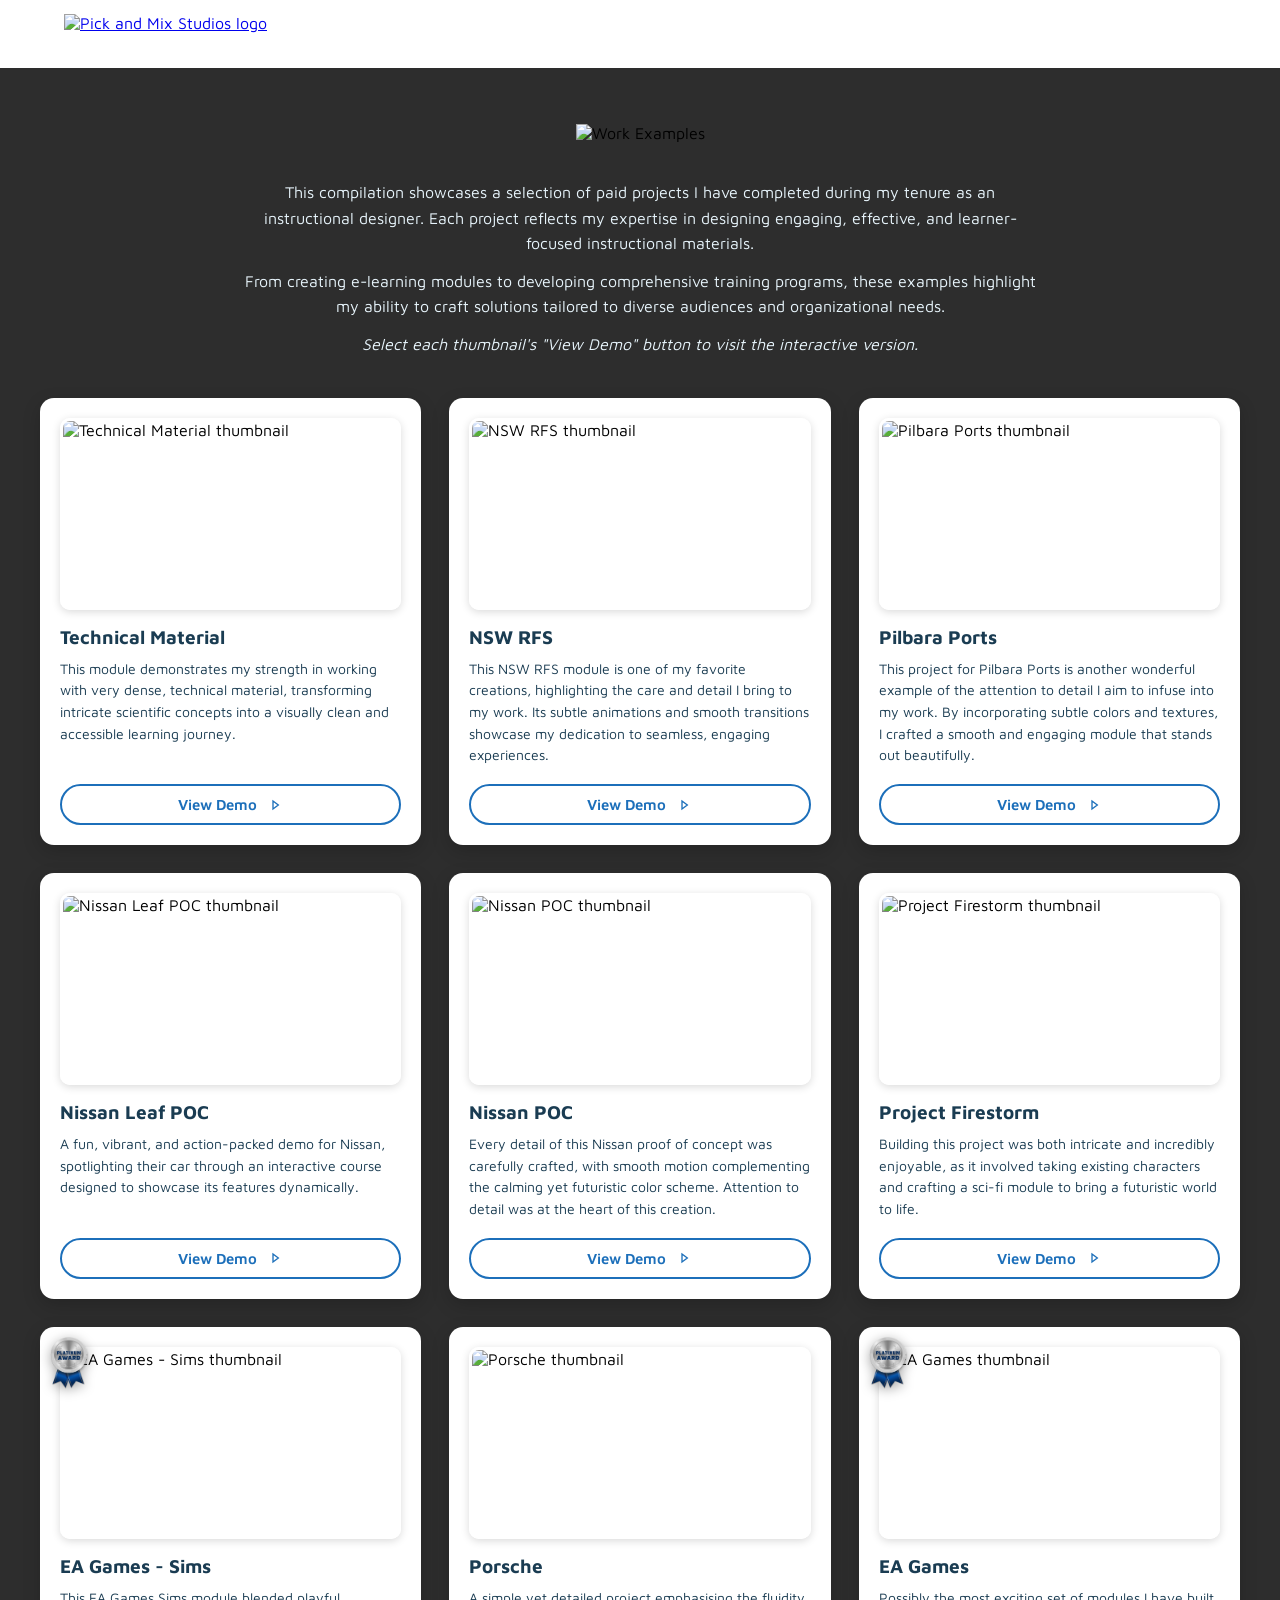
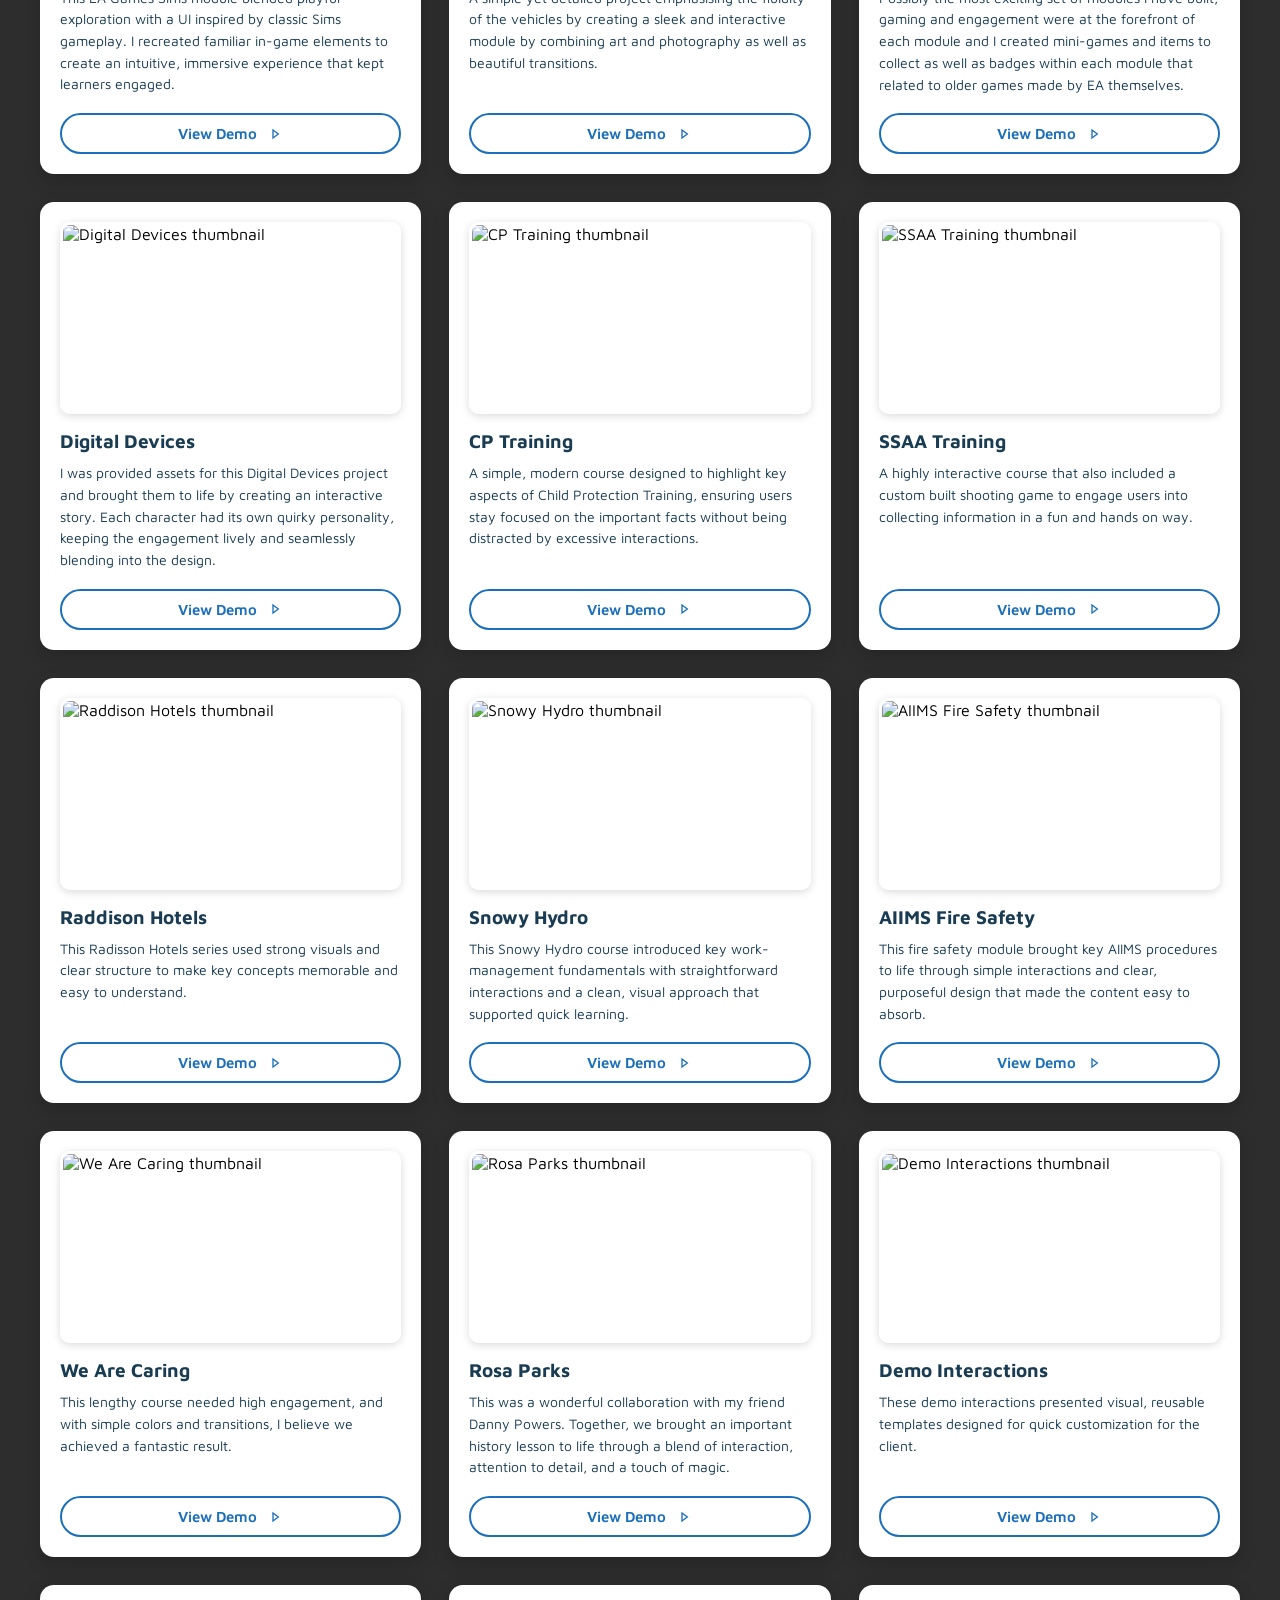
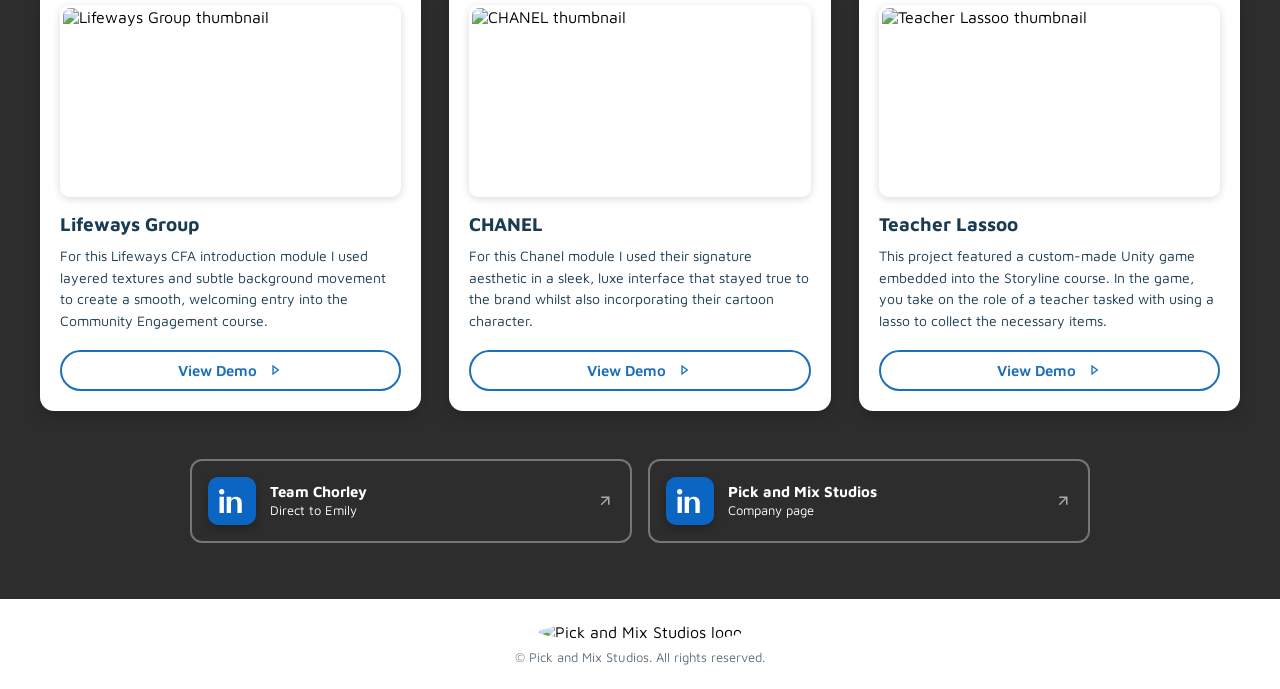
==== examples/index.html @ dddceb54 "Import current live site from pickandmixstudios.com Co-Authored-By: Claude Opus 5.5 <noreply@anthrop" ====
<!DOCTYPE html>
<html lang="en">
<head>
<meta charset="UTF-8">
<meta name="viewport" content="width=device-width, initial-scale=1">
<title>Examples | Pick and Mix Studios</title>
<meta name="description" content="A showcase of paid instructional design projects by Pick and Mix Studios, spanning e-learning modules, training programs, and interactive demos for clients including NSW RFS, EA Games, Porsche, Nissan, and CHANEL.">
<link rel="icon" href="https://articulateusercontent.com/review/uploads/ugUqJFrIpYsqEMSrorVDC6SvTa5wPIBZ/TimoLd1X/assets/cropped-Icon%402x.png">
<link rel="preconnect" href="https://fonts.googleapis.com">
<link rel="preconnect" href="https://fonts.gstatic.com" crossorigin>
<link href="https://fonts.googleapis.com/css2?family=Maven+Pro:wght@500;600;700&display=swap" rel="stylesheet">
<style>
/* ==========================================================================
   Pick and Mix Studios — shared site stylesheet
   ========================================================================== */

* { box-sizing: border-box; }

html, body {
  margin: 0;
  padding: 0;
}

body {
  font-family: 'Maven Pro', Arial, Helvetica, sans-serif;
  background: #2d2d2d;
}

:root {
  --c1: #1c6fba;           /* dark blue, used for nav links on the white header */
  --bg: #2d2d2d;
  --card-bg: #ffffff;      /* solid white cards */
  --card-bg-light: #ffffff; /* same, used on Tutorials */
  --text-heading: #ffffff; /* white — used for hero/page-intro text sitting directly on the gradient */
  --text-body: #e7f4fb;    /* light — used for hero/page-intro text sitting directly on the gradient */
  --card-heading: #1a3c52; /* dark navy — used for headings inside the white cards */
  --card-body: #1a3c52;    /* dark navy — used for body copy inside the white cards */
  --btn-border: #1c6fba;
  --btn-hover: #9e5092;    /* magenta */
  --btn-hover-text: #ffffff;
  --accent-orange: #f8a433;
  --input-bg: #ffffff;
  --input-border: #a9c9db;
  --input-text: #1a3c52;
}

img { max-width: 100%; }

.tc-skip-link {
  position: absolute;
  top: -100px;
  left: 12px;
  background: #ffffff;
  color: var(--c1);
  padding: 10px 18px;
  border-radius: 8px;
  font-weight: 700;
  text-decoration: none;
  z-index: 2000;
  transition: top 0.2s ease;
}

.tc-skip-link:focus {
  top: 12px;
}

/* ==========================================================================
   Header / Nav
   ========================================================================== */

.tc-header-wrap {
  width: 100%;
  background: #ffffff;
}

.tc-header {
  display: flex;
  align-items: center;
  justify-content: space-between;
  gap: 30px;
  width: 100%;
  max-width: 1200px;
  margin: 0 auto;
  padding: 14px 24px;
  flex-wrap: wrap;
}

.tc-logo img {
  display: block;
  height: 40px;
  width: auto;
}

.tc-nav {
  display: flex;
  align-items: center;
  justify-content: flex-end;
  gap: 30px;
  flex-wrap: wrap;
  margin-left: auto;
}

.tc-nav a {
  position: relative;
  color: var(--c1);
  text-decoration: none;
  font-size: 15px;
  font-weight: 600;
  white-space: nowrap;
  padding: 8px 2px;
  letter-spacing: 0.2px;
  transition: color 0.2s ease, transform 0.2s ease;
}

.tc-nav a::after {
  content: "";
  position: absolute;
  left: 50%;
  bottom: 2px;
  width: 0%;
  height: 1px;
  border-radius: 2px;
  background: var(--c1);
  transition: width 0.25s ease, left 0.25s ease;
}

.tc-nav a:hover {
  transform: translateY(-1px);
}

.tc-nav a:hover::after {
  width: 100%;
  left: 0%;
}

.tc-nav a.is-active {
  font-weight: 700;
}

.tc-nav a.is-active::after {
  width: 100%;
  left: 0%;
}

@media (max-width: 700px) {
  .tc-header { gap: 16px; padding: 10px 16px; }
  .tc-nav { gap: 16px; }
  .tc-nav a { font-size: 14px; }
}

/* ==========================================================================
   Shared buttons (pill buttons used on Showcase, Tutorials, Contact)
   ========================================================================== */

.tc-btn {
  display: inline-flex;
  align-items: center;
  justify-content: center;
  gap: 10px;
  border: 2px solid var(--btn-border);
  border-radius: 30px;
  padding: 10px 22px;
  color: var(--btn-border);
  text-decoration: none;
  font-weight: 600;
  font-size: 15px;
  font-family: inherit;
  background: #ffffff;
  cursor: pointer;
  transition: background 0.2s ease, color 0.2s ease, border-color 0.2s ease;
}

.tc-btn:hover {
  background: var(--btn-hover);
  border-color: var(--btn-hover);
  color: var(--btn-hover-text);
}
  color: #ffffff;
}

.tc-btn[disabled] {
  opacity: 0.6;
  cursor: default;
  pointer-events: none;
}

.tc-btn.is-disabled {
  opacity: 0.45;
  pointer-events: none;
  cursor: default;
}

.tc-btn.tc-video-btn {
  cursor: pointer;
  font-family: inherit;
}

.tc-btn-primary {
  background: var(--accent-orange);
  border-color: var(--accent-orange);
  color: #262626;
}

.tc-btn-primary:hover {
  background: var(--btn-hover);
  border-color: var(--btn-hover);
  color: var(--btn-hover-text);
}

.tc-btn svg { width: 16px; height: 16px; flex-shrink: 0; }

.tc-btn-group {
  display: flex;
  flex-direction: row;
  gap: 14px;
  flex-wrap: wrap;
}

/* ==========================================================================
   Video lightbox modal (Showcase + Tutorials)
   ========================================================================== */

.tc-modal-overlay {
  display: none;
  position: fixed;
  inset: 0;
  background: rgba(0,0,0,0.75);
  z-index: 1000;
  align-items: center;
  justify-content: center;
  padding: 24px;
}

.tc-modal-overlay.is-open {
  display: flex;
}

.tc-modal {
  position: relative;
  width: 100%;
  max-width: 900px;
}

.tc-modal-video {
  position: relative;
  width: 100%;
  aspect-ratio: 16 / 9;
  background: #000;
  border-radius: 10px;
  overflow: hidden;
}

.tc-modal-video iframe {
  width: 100%;
  height: 100%;
  border: 0;
  display: block;
}

.tc-modal-close {
  position: absolute;
  top: -40px;
  right: 0;
  background: transparent;
  border: none;
  color: #fff;
  font-size: 30px;
  line-height: 1;
  cursor: pointer;
  padding: 4px 8px;
}

/* ==========================================================================
   Home page (hero)
   ========================================================================== */

.tc-hero-wrap {
  width: 100%;
  background: var(--bg);
  padding: 80px 24px;
}

.tc-hero {
  max-width: 800px;
  margin: 0 auto;
  text-align: center;
}

.tc-hero img.tc-hero-welcome-img {
  max-width: 340px;
  width: 100%;
  height: auto;
  margin-bottom: 32px;
}

.tc-hero h1 {
  color: var(--text-heading);
  font-size: 40px;
  font-weight: 700;
  margin: 0 0 18px;
  line-height: 1.2;
}

.tc-hero p {
  color: var(--text-body);
  font-size: 18px;
  line-height: 1.6;
  margin: 0 0 36px;
}

.tc-hero-links {
  display: flex;
  gap: 16px;
  flex-wrap: wrap;
  justify-content: center;
}

@media (max-width: 600px) {
  .tc-hero-wrap { padding: 56px 20px; }
  .tc-hero h1 { font-size: 30px; }
  .tc-hero p { font-size: 16px; }
}

/* ==========================================================================
   Team Chorley (profile cards)
   ========================================================================== */

.tc-team-wrap {
  width: 100%;
  background: var(--bg);
  padding: 56px 24px;
}

.tc-team-grid {
  display: grid;
  grid-template-columns: 1fr 1fr;
  gap: 24px;
  max-width: 1000px;
  margin: 0 auto;
  align-items: stretch;
}

.tc-profile-card {
  background: var(--card-bg);
  box-shadow: 0 6px 18px rgba(0,0,0,0.18);
  border-radius: 14px;
  padding: 28px;
  display: flex;
  flex-direction: column;
}

.tc-profile-card h2 {
  color: var(--card-heading);
  text-align: center;
  font-size: 22px;
  font-weight: 700;
  margin: 0 0 20px;
}

.tc-profile-image {
  width: 48%;
  aspect-ratio: 1 / 1;
  border-radius: 14px;
  overflow: hidden;
  box-shadow: 0 8px 18px rgba(0,0,0,0.35);
  margin: 0 auto 20px;
}

.tc-profile-image img {
  width: 100%;
  height: 100%;
  object-fit: cover;
  display: block;
}

.tc-profile-card p {
  color: var(--card-body);
  font-size: 16px;
  line-height: 1.6;
  text-align: left;
  margin: 0 0 26px;
}

.tc-profile-card p:last-of-type {
  margin-bottom: 0;
}

.tc-profile-card strong {
  color: var(--card-heading);
  font-weight: 700;
}

@media (max-width: 700px) {
  .tc-team-grid { grid-template-columns: 1fr; }
}

/* ==========================================================================
   Showcase (game demo cards, stacked full-width sections)
   ========================================================================== */

.tc-showcase-wrap {
  width: 100%;
  background: var(--bg);
  padding: 56px 24px;
}

.tc-showcase-grid {
  display: flex;
  flex-direction: column;
  gap: 40px;
  max-width: 900px;
  margin: 0 auto;
}

.tc-card {
  background: var(--card-bg);
  box-shadow: 0 6px 18px rgba(0,0,0,0.18);
  border-radius: 14px;
  padding: 28px;
  display: flex;
  align-items: center;
  gap: 32px;
}

.tc-card-content {
  flex: 1 1 55%;
  display: flex;
  flex-direction: column;
}

.tc-card h2 {
  color: var(--card-heading);
  text-align: left;
  font-size: 22px;
  font-weight: 700;
  margin: 0 0 14px;
}

.tc-card-image {
  flex: 1 1 40%;
  width: auto;
  display: flex;
  align-items: center;
  justify-content: center;
  position: relative;
}

.tc-card-image > img:not(.tc-award-img) {
  width: 100%;
  height: auto;
  display: block;
}

img.tc-award-img {
  position: absolute;
  top: -14px;
  left: -14px;
  width: 70px !important;
  height: auto;
  z-index: 2;
  filter: drop-shadow(0 3px 6px rgba(0,0,0,0.35));
}

/* Floor is Goo thumbnail doesn't have its own rounded/outline treatment baked in */
.tc-card-image.goo {
  border-radius: 8px;
  border: 2px solid #d5e6f0;
  overflow: hidden;
}

.tc-card p {
  color: var(--card-body);
  font-size: 16px;
  line-height: 1.55;
  text-align: left;
  margin: 0 0 20px;
  flex-grow: 1;
}

@media (max-width: 700px) {
  .tc-card { flex-direction: column; align-items: stretch; gap: 18px; padding: 20px; }
  .tc-card-image { flex: none; width: 100%; }
  .tc-showcase-grid { gap: 28px; }
}

/* ==========================================================================
   Tutorials / Bite Size Live Streams
   ========================================================================== */

.tc-bss-wrap {
  width: 100%;
  background: var(--bg);
  padding: 56px 24px;
}

.tc-bss-grid {
  display: flex;
  gap: 24px;
  flex-wrap: wrap;
  justify-content: center;
  max-width: 1100px;
  margin: 0 auto;
}

.tc-bss-card {
  background: var(--card-bg-light);
  box-shadow: 0 6px 18px rgba(0,0,0,0.18);
  border-radius: 14px;
  padding: 20px;
  flex: 1 1 300px;
  max-width: 340px;
  display: flex;
  flex-direction: column;
}

.tc-bss-card h2 {
  color: var(--card-heading);
  text-align: center;
  font-size: 22px;
  font-weight: 700;
  margin: 0 0 14px;
}

.tc-bss-image {
  width: 100%;
  aspect-ratio: 16 / 9;
  border-radius: 10px;
  border: 2px solid #d5e6f0;
  overflow: hidden;
  margin-bottom: 18px;
}

.tc-bss-image img {
  width: 100%;
  height: 100%;
  object-fit: cover;
  display: block;
}

.tc-bss-card p {
  color: var(--card-body);
  font-size: 16px;
  line-height: 1.55;
  text-align: left;
  margin: 0 0 18px;
}

.tc-bss-card .tc-btn-group {
  flex-direction: column;
}

@media (max-width: 700px) {
  .tc-bss-grid { gap: 18px; }
  .tc-bss-card { max-width: 100%; flex: 1 1 100%; }
}

/* ==========================================================================
   Contact page
   ========================================================================== */

.tc-contact-wrap {
  width: 100%;
  background: var(--bg);
  padding: 56px 24px;
}

.tc-contact-grid {
  display: flex;
  flex-direction: column;
  gap: 32px;
  max-width: 700px;
  margin: 0 auto;
}

.tc-contact-card {
  background: var(--card-bg);
  box-shadow: 0 6px 18px rgba(0,0,0,0.18);
  border-radius: 14px;
  padding: 28px;
}

.tc-contact-card h2 {
  color: var(--card-heading);
  text-align: left;
  font-size: 22px;
  font-weight: 700;
  margin: 0 0 14px;
}

.tc-contact-card p {
  color: var(--card-body);
  font-size: 16px;
  line-height: 1.55;
  margin: 0 0 18px;
}

/* Contact form */
.tc-field {
  margin-bottom: 16px;
}

.tc-field label {
  display: block;
  color: var(--card-heading);
  font-size: 13px;
  font-weight: 600;
  margin-bottom: 6px;
}

.tc-field input,
.tc-field textarea {
  width: 100%;
  background: var(--input-bg);
  border: 2px solid var(--input-border);
  border-radius: 8px;
  padding: 10px 12px;
  color: var(--input-text);
  font-family: inherit;
  font-size: 14px;
  resize: vertical;
}

.tc-field input::placeholder,
.tc-field textarea::placeholder {
  color: rgba(231,244,251,0.6);
}

.tc-field input:focus,
.tc-field textarea:focus {
  outline: none;
  border-color: #ffffff;
}

.tc-form-note {
  color: var(--card-body);
  font-size: 12px;
  line-height: 1.5;
  margin: 4px 0 18px;
}

/* LinkedIn cards */
.tc-social-grid {
  display: flex;
  flex-wrap: wrap;
  gap: 16px;
}

.tc-social-card {
  flex: 1 1 220px;
  display: flex;
  align-items: center;
  gap: 14px;
  background: transparent;
  border: 2px solid #d5e6f0;
  border-radius: 12px;
  padding: 16px;
  text-decoration: none;
  transition: transform 0.2s ease, border-color 0.2s ease;
}

.tc-social-card:hover {
  transform: translateY(-4px);
  border-color: var(--c1);
}

.tc-social-icon {
  flex-shrink: 0;
  width: 48px;
  height: 48px;
  border-radius: 10px;
  background: #0a66c2;
  display: flex;
  align-items: center;
  justify-content: center;
  box-shadow: 0 4px 10px rgba(0,0,0,0.25);
}

.tc-social-icon svg {
  width: 26px;
  height: 26px;
  color: #ffffff;
}

.tc-social-text strong {
  display: block;
  color: var(--card-heading);
  font-size: 15px;
  font-weight: 700;
  margin-bottom: 2px;
}

.tc-social-text span {
  display: block;
  color: var(--card-body);
  font-size: 13px;
}

.tc-social-arrow {
  margin-left: auto;
  color: var(--card-heading);
  opacity: 0.6;
  flex-shrink: 0;
}

.tc-social-card:hover .tc-social-arrow {
  opacity: 1;
}

@media (max-width: 500px) {
  .tc-social-card { flex: 1 1 100%; }
}

/* Patreon post preview */
.tc-series-header {
  display: flex;
  align-items: center;
  gap: 12px;
  margin: 22px 0 16px;
}

.tc-series-icon {
  width: 44px;
  height: 44px;
  border-radius: 8px;
  overflow: hidden;
  flex-shrink: 0;
}

.tc-series-icon img {
  width: 100%;
  height: 100%;
  object-fit: cover;
  display: block;
}

.tc-series-title {
  flex-grow: 1;
  min-width: 0;
}

.tc-series-title a {
  color: var(--card-heading);
  font-size: 16px;
  font-weight: 700;
  text-decoration: none;
  display: inline-flex;
  align-items: center;
  gap: 4px;
}

.tc-series-title a:hover {
  text-decoration: underline;
}

.tc-series-title span {
  display: block;
  color: var(--card-body);
  font-size: 12px;
}

.tc-series-nav {
  display: flex;
  gap: 8px;
  flex-shrink: 0;
}

.tc-series-nav button {
  width: 28px;
  height: 28px;
  border-radius: 50%;
  border: 2px solid #d5e6f0;
  background: transparent;
  color: var(--card-heading);
  display: flex;
  align-items: center;
  justify-content: center;
  cursor: default;
  opacity: 0.5;
}

.tc-post-grid {
  display: flex;
  gap: 14px;
  flex-wrap: wrap;
}

.tc-post-card {
  flex: 1 1 160px;
  min-width: 0;
  text-decoration: none;
  display: flex;
  flex-direction: column;
}

.tc-post-thumb {
  width: 100%;
  aspect-ratio: 4 / 3;
  border-radius: 10px;
  overflow: hidden;
  margin-bottom: 10px;
  transition: transform 0.2s ease;
}

.tc-post-thumb img {
  width: 100%;
  height: 100%;
  object-fit: cover;
  display: block;
}

.tc-post-card:hover .tc-post-thumb {
  transform: translateY(-3px);
}

.tc-post-card h4 {
  color: var(--card-heading);
  font-size: 13px;
  font-weight: 700;
  margin: 0 0 4px;
  line-height: 1.3;
}

.tc-post-card p {
  color: var(--card-body);
  font-size: 12px;
  line-height: 1.4;
  margin: 0 0 6px;
  display: -webkit-box;
  -webkit-line-clamp: 2;
  -webkit-box-orient: vertical;
  overflow: hidden;
}

.tc-post-date {
  color: var(--card-body);
  font-size: 11px;
}

@media (max-width: 560px) {
  .tc-post-card { flex: 1 1 100%; }
}

.tc-page-heading {
  text-align: center;
  margin: 0 0 20px;
  font-weight: normal;
  font-size: 1em;
}

.tc-page-heading img {
  max-width: 340px;
  width: 100%;
  height: auto;
}

.tc-page-heading img.tc-page-heading-img--small {
  max-width: 260px;
}

.tc-page-intro {
  max-width: 720px;
  margin: 0 auto 40px;
  text-align: center;
  color: var(--text-body);
  font-size: 16px;
  line-height: 1.6;
}

/* ==========================================================================
   Pop up Shop (Gumroad products)
   ========================================================================== */

.tc-shop-wrap {
  width: 100%;
  background: var(--bg);
  padding: 56px 24px;
}

.tc-shop-grid {
  display: flex;
  flex-direction: column;
  gap: 40px;
  max-width: 900px;
  margin: 0 auto;
}

.tc-product-card {
  background: var(--card-bg);
  box-shadow: 0 6px 18px rgba(0,0,0,0.18);
  border-radius: 14px;
  padding: 28px;
}

.tc-product-card h2 {
  color: var(--card-heading);
  font-size: 24px;
  font-weight: 700;
  margin: 0 0 14px;
}

.tc-product-main-image {
  width: 100%;
  border-radius: 10px;
  overflow: hidden;
  margin-bottom: 18px;
  border: 2px solid #d5e6f0;
}

.tc-product-main-image img {
  width: 100%;
  height: auto;
  display: block;
}

.tc-product-card p {
  color: var(--card-body);
  font-size: 16px;
  line-height: 1.6;
  margin: 0 0 20px;
}

.tc-product-card h3 {
  color: var(--card-heading);
  font-size: 17px;
  font-weight: 700;
  margin: 0 0 10px;
}

.tc-product-card ul {
  color: var(--card-body);
  font-size: 15px;
  line-height: 1.55;
  margin: 0 0 20px;
  padding-left: 22px;
}

.tc-product-card ul li {
  margin-bottom: 6px;
}

.tc-product-card ul li a {
  color: var(--c1);
  font-weight: 600;
  text-decoration: none;
}

.tc-product-card ul li a:hover {
  text-decoration: underline;
}

.tc-product-note {
  color: var(--card-body);
  font-size: 13px;
  font-style: italic;
  line-height: 1.5;
  margin: 0 0 20px;
}

.tc-readmore-content {
  display: none;
}

.tc-readmore-content.is-open {
  display: block;
}

.tc-readmore-btn {
  display: inline-flex;
  align-items: center;
  gap: 6px;
  background: transparent;
  border: none;
  color: var(--c1);
  font-family: inherit;
  font-weight: 700;
  font-size: 14px;
  padding: 0;
  margin: 0 0 20px;
  cursor: pointer;
  text-decoration: underline;
}

.tc-readmore-btn:hover {
  color: var(--btn-hover);
}

.tc-readmore-btn svg {
  width: 14px;
  height: 14px;
  transition: transform 0.2s ease;
}

.tc-readmore-btn[aria-expanded="true"] svg {
  transform: rotate(180deg);
}

.tc-product-gallery {
  display: grid;
  grid-template-columns: repeat(auto-fill, minmax(100px, 1fr));
  gap: 10px;
  margin-bottom: 24px;
}

.tc-product-gallery img {
  width: 100%;
  aspect-ratio: 4 / 3;
  object-fit: cover;
  border-radius: 8px;
  border: 2px solid #d5e6f0;
  display: block;
}

/* ==========================================================================
   Footer
   ========================================================================== */

.tc-footer {
  width: 100%;
  background: #ffffff;
  padding: 24px;
  text-align: center;
}

.tc-footer img {
  height: 32px;
  width: 32px;
  border-radius: 50%;
  margin-bottom: 8px;
}

.tc-footer p {
  color: #60707c;
  font-size: 13px;
  margin: 0;
}


/* ==========================================================================
   Examples page — client demo grid
   ========================================================================== */

.tc-examples-wrap {
  width: 100%;
  background: var(--bg);
  padding: 56px 24px;
}

.tc-examples-intro {
  max-width: 800px;
  margin: 0 auto 40px;
  text-align: center;
}

.tc-examples-intro .tc-page-heading img {
  max-width: 340px;
  width: 100%;
  height: auto;
  margin-bottom: 18px;
}

.tc-examples-intro p {
  color: var(--text-body);
  font-size: 16px;
  line-height: 1.6;
  margin: 0 0 12px;
}

.tc-examples-grid {
  display: grid;
  grid-template-columns: repeat(auto-fit, minmax(280px, 1fr));
  gap: 28px;
  max-width: 1200px;
  margin: 0 auto;
}

.tc-example-card {
  background: var(--card-bg);
  box-shadow: 0 6px 18px rgba(0,0,0,0.18);
  border-radius: 14px;
  padding: 20px;
  display: flex;
  flex-direction: column;
}

.tc-example-image {
  width: 100%;
  aspect-ratio: 16 / 9;
  border-radius: 10px;
  overflow: visible;
  margin-bottom: 16px;
  position: relative;
}

.tc-example-image-inner {
  width: 100%;
  height: 100%;
  border-radius: 10px;
  overflow: hidden;
  border: 3px solid #ffffff;
  box-shadow: 0 2px 8px rgba(0,0,0,0.15);
}

/* Scoped to the inner wrapper ONLY, so the badge image (a sibling, not a
   child of this wrapper) can never be caught by this rule again. */
.tc-example-image-inner img {
  width: 100%;
  height: 100%;
  object-fit: cover;
  display: block;
}

.tc-example-card h2 {
  color: var(--card-heading);
  font-size: 19px;
  font-weight: 700;
  margin: 0 0 10px;
}

.tc-example-card p {
  color: var(--card-body);
  font-size: 14px;
  line-height: 1.55;
  margin: 0 0 18px;
  flex-grow: 1;
}

.tc-example-badge {
  position: absolute;
  top: -10px;
  left: -10px;
  width: 40px !important;
  height: auto !important;
  z-index: 2;
  filter: drop-shadow(0 3px 6px rgba(0,0,0,0.35));
}

.tc-examples-social {
  max-width: 900px;
  margin: 48px auto 0;
}

/* These LinkedIn cards sit directly on the dark page background here
   (unlike the main site, where they sit inside a white card), so they
   need light text instead of the usual dark navy. */
.tc-examples-social .tc-social-text strong,
.tc-examples-social .tc-social-text span,
.tc-examples-social .tc-social-arrow {
  color: #ffffff;
}

.tc-examples-social .tc-social-card {
  border-color: rgba(255,255,255,0.35);
}

.tc-examples-social .tc-social-card:hover {
  border-color: #ffffff;
}

</style>
</head>
<body>

<div class="tc-header-wrap">
  <div class="tc-header">
    <a href="https://pickandmixstudios.com/" class="tc-logo">
      <img src="https://articulateusercontent.com/review/uploads/ugUqJFrIpYsqEMSrorVDC6SvTa5wPIBZ/TimoLd1X/assets/cropped-Icon%402x.png" alt="Pick and Mix Studios logo">
    </a>
  </div>
</div>

<main id="main-content">
<div class="tc-examples-wrap">
  <div class="tc-examples-intro">
    <h1 class="tc-page-heading">
      <img src="https://articulateusercontent.com/review/uploads/ugUqJFrIpYsqEMSrorVDC6SvTa5wPIBZ/GxOIRES4/assets/work-examples.png" alt="Work Examples">
    </h1>
    <p>This compilation showcases a selection of paid projects I have completed during my tenure as an instructional designer. Each project reflects my expertise in designing engaging, effective, and learner-focused instructional materials.</p>
    <p>From creating e-learning modules to developing comprehensive training programs, these examples highlight my ability to craft solutions tailored to diverse audiences and organizational needs.</p>
    <p><em>Select each thumbnail's "View Demo" button to visit the interactive version.</em></p>
  </div>

  <div class="tc-examples-grid">
    <div class="tc-example-card">
      <div class="tc-example-image">
        <div class="tc-example-image-inner">
          <img src="https://articulateusercontent.com/review/uploads/ugUqJFrIpYsqEMSrorVDC6SvTa5wPIBZ/GxOIRES4/assets/SoCo3.PNG" alt="Technical Material thumbnail" loading="lazy">
        </div>
      </div>
      <h2>Technical Material</h2>
      <p>This module demonstrates my strength in working with very dense, technical material, transforming intricate scientific concepts into a visually clean and accessible learning journey.</p>
      <a class="tc-btn" href="https://articulateusercontent.com/review/items/__-G2SKtH15Y3Kcf/story.html" target="_blank" rel="noopener">
        View Demo
        <svg viewBox="0 0 24 24" fill="none" stroke="currentColor" stroke-width="2"><path d="M9 6l8 6-8 6V6z"/></svg>
      </a>
    </div>

    <div class="tc-example-card">
      <div class="tc-example-image">
        <div class="tc-example-image-inner">
          <img src="https://articulateusercontent.com/review/uploads/ugUqJFrIpYsqEMSrorVDC6SvTa5wPIBZ/GxOIRES4/assets/NSW.png" alt="NSW RFS thumbnail" loading="lazy">
        </div>
      </div>
      <h2>NSW RFS</h2>
      <p>This NSW RFS module is one of my favorite creations, highlighting the care and detail I bring to my work. Its subtle animations and smooth transitions showcase my dedication to seamless, engaging experiences.</p>
      <a class="tc-btn" href="https://articulateusercontent.com/review/items/Tgj4xlbiWAlNvEKc/story.html" target="_blank" rel="noopener">
        View Demo
        <svg viewBox="0 0 24 24" fill="none" stroke="currentColor" stroke-width="2"><path d="M9 6l8 6-8 6V6z"/></svg>
      </a>
    </div>

    <div class="tc-example-card">
      <div class="tc-example-image">
        <div class="tc-example-image-inner">
          <img src="https://articulateusercontent.com/review/uploads/ugUqJFrIpYsqEMSrorVDC6SvTa5wPIBZ/GxOIRES4/assets/Pilbara.png" alt="Pilbara Ports thumbnail" loading="lazy">
        </div>
      </div>
      <h2>Pilbara Ports</h2>
      <p>This project for Pilbara Ports is another wonderful example of the attention to detail I aim to infuse into my work. By incorporating subtle colors and textures, I crafted a smooth and engaging module that stands out beautifully.</p>
      <a class="tc-btn" href="https://articulateusercontent.com/review/items/n5yBv2Uu102lUIxm/story.html" target="_blank" rel="noopener">
        View Demo
        <svg viewBox="0 0 24 24" fill="none" stroke="currentColor" stroke-width="2"><path d="M9 6l8 6-8 6V6z"/></svg>
      </a>
    </div>

    <div class="tc-example-card">
      <div class="tc-example-image">
        <div class="tc-example-image-inner">
          <img src="https://articulateusercontent.com/review/uploads/ugUqJFrIpYsqEMSrorVDC6SvTa5wPIBZ/GxOIRES4/assets/Nissan.png" alt="Nissan Leaf POC thumbnail" loading="lazy">
        </div>
      </div>
      <h2>Nissan Leaf POC</h2>
      <p>A fun, vibrant, and action-packed demo for Nissan, spotlighting their car through an interactive course designed to showcase its features dynamically.</p>
      <a class="tc-btn" href="https://articulateusercontent.com/review/items/41U2T-RBd3sqV81u/story_html5.html" target="_blank" rel="noopener">
        View Demo
        <svg viewBox="0 0 24 24" fill="none" stroke="currentColor" stroke-width="2"><path d="M9 6l8 6-8 6V6z"/></svg>
      </a>
    </div>

    <div class="tc-example-card">
      <div class="tc-example-image">
        <div class="tc-example-image-inner">
          <img src="https://articulateusercontent.com/review/uploads/ugUqJFrIpYsqEMSrorVDC6SvTa5wPIBZ/GxOIRES4/assets/Nissan-2.png" alt="Nissan POC thumbnail" loading="lazy">
        </div>
      </div>
      <h2>Nissan POC</h2>
      <p>Every detail of this Nissan proof of concept was carefully crafted, with smooth motion complementing the calming yet futuristic color scheme. Attention to detail was at the heart of this creation.</p>
      <a class="tc-btn" href="https://articulateusercontent.com/review/items/Vv80hALKoALVImw_/story.html" target="_blank" rel="noopener">
        View Demo
        <svg viewBox="0 0 24 24" fill="none" stroke="currentColor" stroke-width="2"><path d="M9 6l8 6-8 6V6z"/></svg>
      </a>
    </div>

    <div class="tc-example-card">
      <div class="tc-example-image">
        <div class="tc-example-image-inner">
          <img src="https://articulateusercontent.com/review/uploads/ugUqJFrIpYsqEMSrorVDC6SvTa5wPIBZ/GxOIRES4/assets/Project-Firestorm.png" alt="Project Firestorm thumbnail" loading="lazy">
        </div>
      </div>
      <h2>Project Firestorm</h2>
      <p>Building this project was both intricate and incredibly enjoyable, as it involved taking existing characters and crafting a sci-fi module to bring a futuristic world to life.</p>
      <a class="tc-btn" href="https://articulateusercontent.com/review/items/UCznSdNLZBVjhIjW/story.html" target="_blank" rel="noopener">
        View Demo
        <svg viewBox="0 0 24 24" fill="none" stroke="currentColor" stroke-width="2"><path d="M9 6l8 6-8 6V6z"/></svg>
      </a>
    </div>

    <div class="tc-example-card">
      <div class="tc-example-image">
        <div class="tc-example-image-inner">
          <img src="https://articulateusercontent.com/review/uploads/ugUqJFrIpYsqEMSrorVDC6SvTa5wPIBZ/GxOIRES4/assets/EA-Sims.png" alt="EA Games - Sims thumbnail" loading="lazy">
        </div>
        <img class="tc-example-badge" src="[data-uri]" alt="Platinum Award">
      </div>
      <h2>EA Games - Sims</h2>
      <p>This EA Games Sims module blended playful exploration with a UI inspired by classic Sims gameplay. I recreated familiar in-game elements to create an intuitive, immersive experience that kept learners engaged.</p>
      <a class="tc-btn" href="https://articulateusercontent.com/review/items/quhuxYtN28Vk6SfP/story_html5.html" target="_blank" rel="noopener">
        View Demo
        <svg viewBox="0 0 24 24" fill="none" stroke="currentColor" stroke-width="2"><path d="M9 6l8 6-8 6V6z"/></svg>
      </a>
    </div>

    <div class="tc-example-card">
      <div class="tc-example-image">
        <div class="tc-example-image-inner">
          <img src="https://articulateusercontent.com/review/uploads/ugUqJFrIpYsqEMSrorVDC6SvTa5wPIBZ/GxOIRES4/assets/Porche.png" alt="Porsche thumbnail" loading="lazy">
        </div>
      </div>
      <h2>Porsche</h2>
      <p>A simple yet detailed project emphasising the fluidity of the vehicles by creating a sleek and interactive module by combining art and photography as well as beautiful transitions.</p>
      <a class="tc-btn" href="https://articulateusercontent.com/review/items/2GFU1c_hxvp_2bid/story.html" target="_blank" rel="noopener">
        View Demo
        <svg viewBox="0 0 24 24" fill="none" stroke="currentColor" stroke-width="2"><path d="M9 6l8 6-8 6V6z"/></svg>
      </a>
    </div>

    <div class="tc-example-card">
      <div class="tc-example-image">
        <div class="tc-example-image-inner">
          <img src="https://articulateusercontent.com/review/uploads/ugUqJFrIpYsqEMSrorVDC6SvTa5wPIBZ/GxOIRES4/assets/EA-Games.png" alt="EA Games thumbnail" loading="lazy">
        </div>
        <img class="tc-example-badge" src="[data-uri]" alt="Platinum Award">
      </div>
      <h2>EA Games</h2>
      <p>Possibly the most exciting set of modules I have built, gaming and engagement were at the forefront of each module and I created mini-games and items to collect as well as badges within each module that related to older games made by EA themselves.</p>
      <a class="tc-btn" href="https://articulateusercontent.com/review/items/f-tCP34TIBVENZ0i/story.html" target="_blank" rel="noopener">
        View Demo
        <svg viewBox="0 0 24 24" fill="none" stroke="currentColor" stroke-width="2"><path d="M9 6l8 6-8 6V6z"/></svg>
      </a>
    </div>

    <div class="tc-example-card">
      <div class="tc-example-image">
        <div class="tc-example-image-inner">
          <img src="https://articulateusercontent.com/review/uploads/ugUqJFrIpYsqEMSrorVDC6SvTa5wPIBZ/GxOIRES4/assets/Monsters.png" alt="Digital Devices thumbnail" loading="lazy">
        </div>
      </div>
      <h2>Digital Devices</h2>
      <p>I was provided assets for this Digital Devices project and brought them to life by creating an interactive story. Each character had its own quirky personality, keeping the engagement lively and seamlessly blending into the design.</p>
      <a class="tc-btn" href="https://articulateusercontent.com/review/items/bQ6THfSdP1E7U-Gx/story.html" target="_blank" rel="noopener">
        View Demo
        <svg viewBox="0 0 24 24" fill="none" stroke="currentColor" stroke-width="2"><path d="M9 6l8 6-8 6V6z"/></svg>
      </a>
    </div>

    <div class="tc-example-card">
      <div class="tc-example-image">
        <div class="tc-example-image-inner">
          <img src="https://articulateusercontent.com/review/uploads/ugUqJFrIpYsqEMSrorVDC6SvTa5wPIBZ/GxOIRES4/assets/OSU.png" alt="CP Training thumbnail" loading="lazy">
        </div>
      </div>
      <h2>CP Training</h2>
      <p>A simple, modern course designed to highlight key aspects of Child Protection Training, ensuring users stay focused on the important facts without being distracted by excessive interactions.</p>
      <a class="tc-btn" href="https://articulateusercontent.com/review/items/b1gwYuq4V3ZFMGXX/story.html" target="_blank" rel="noopener">
        View Demo
        <svg viewBox="0 0 24 24" fill="none" stroke="currentColor" stroke-width="2"><path d="M9 6l8 6-8 6V6z"/></svg>
      </a>
    </div>

    <div class="tc-example-card">
      <div class="tc-example-image">
        <div class="tc-example-image-inner">
          <img src="https://articulateusercontent.com/review/uploads/ugUqJFrIpYsqEMSrorVDC6SvTa5wPIBZ/GxOIRES4/assets/SSAA.png" alt="SSAA Training thumbnail" loading="lazy">
        </div>
      </div>
      <h2>SSAA Training</h2>
      <p>A highly interactive course that also included a custom built shooting game to engage users into collecting information in a fun and hands on way.</p>
      <a class="tc-btn" href="https://articulateusercontent.com/review/items/-to4bJtyIJi6Hsp2/story.html" target="_blank" rel="noopener">
        View Demo
        <svg viewBox="0 0 24 24" fill="none" stroke="currentColor" stroke-width="2"><path d="M9 6l8 6-8 6V6z"/></svg>
      </a>
    </div>

    <div class="tc-example-card">
      <div class="tc-example-image">
        <div class="tc-example-image-inner">
          <img src="https://articulateusercontent.com/review/uploads/ugUqJFrIpYsqEMSrorVDC6SvTa5wPIBZ/GxOIRES4/assets/RHG.png" alt="Raddison Hotels thumbnail" loading="lazy">
        </div>
      </div>
      <h2>Raddison Hotels</h2>
      <p>This Radisson Hotels series used strong visuals and clear structure to make key concepts memorable and easy to understand.</p>
      <a class="tc-btn" href="https://articulateusercontent.com/review/items/Oa7Aom-5QdF2XJqX/story.html" target="_blank" rel="noopener">
        View Demo
        <svg viewBox="0 0 24 24" fill="none" stroke="currentColor" stroke-width="2"><path d="M9 6l8 6-8 6V6z"/></svg>
      </a>
    </div>

    <div class="tc-example-card">
      <div class="tc-example-image">
        <div class="tc-example-image-inner">
          <img src="https://articulateusercontent.com/review/uploads/ugUqJFrIpYsqEMSrorVDC6SvTa5wPIBZ/GxOIRES4/assets/SnowyHydro.png" alt="Snowy Hydro thumbnail" loading="lazy">
        </div>
      </div>
      <h2>Snowy Hydro</h2>
      <p>This Snowy Hydro course introduced key work-management fundamentals with straightforward interactions and a clean, visual approach that supported quick learning.</p>
      <a class="tc-btn" href="https://articulateusercontent.com/review/items/vfCm1fWUH8uCjW3-/story.html" target="_blank" rel="noopener">
        View Demo
        <svg viewBox="0 0 24 24" fill="none" stroke="currentColor" stroke-width="2"><path d="M9 6l8 6-8 6V6z"/></svg>
      </a>
    </div>

    <div class="tc-example-card">
      <div class="tc-example-image">
        <div class="tc-example-image-inner">
          <img src="https://articulateusercontent.com/review/uploads/ugUqJFrIpYsqEMSrorVDC6SvTa5wPIBZ/GxOIRES4/assets/AIMS.png" alt="AIIMS Fire Safety thumbnail" loading="lazy">
        </div>
      </div>
      <h2>AIIMS Fire Safety</h2>
      <p>This fire safety module brought key AIIMS procedures to life through simple interactions and clear, purposeful design that made the content easy to absorb.</p>
      <a class="tc-btn" href="https://articulateusercontent.com/review/items/lNTxsw7f60i9BisR/story.html" target="_blank" rel="noopener">
        View Demo
        <svg viewBox="0 0 24 24" fill="none" stroke="currentColor" stroke-width="2"><path d="M9 6l8 6-8 6V6z"/></svg>
      </a>
    </div>

    <div class="tc-example-card">
      <div class="tc-example-image">
        <div class="tc-example-image-inner">
          <img src="https://articulateusercontent.com/review/uploads/ugUqJFrIpYsqEMSrorVDC6SvTa5wPIBZ/GxOIRES4/assets/WAC.png" alt="We Are Caring thumbnail" loading="lazy">
        </div>
      </div>
      <h2>We Are Caring</h2>
      <p>This lengthy course needed high engagement, and with simple colors and transitions, I believe we achieved a fantastic result.</p>
      <a class="tc-btn" href="https://articulateusercontent.com/review/items/sRFRZgkjCTcM357r/story_html5.html" target="_blank" rel="noopener">
        View Demo
        <svg viewBox="0 0 24 24" fill="none" stroke="currentColor" stroke-width="2"><path d="M9 6l8 6-8 6V6z"/></svg>
      </a>
    </div>

    <div class="tc-example-card">
      <div class="tc-example-image">
        <div class="tc-example-image-inner">
          <img src="https://articulateusercontent.com/review/uploads/ugUqJFrIpYsqEMSrorVDC6SvTa5wPIBZ/GxOIRES4/assets/Rosa.png" alt="Rosa Parks thumbnail" loading="lazy">
        </div>
      </div>
      <h2>Rosa Parks</h2>
      <p>This was a wonderful collaboration with my friend Danny Powers. Together, we brought an important history lesson to life through a blend of interaction, attention to detail, and a touch of magic.</p>
      <a class="tc-btn" href="https://articulateusercontent.com/review/items/l16I9AWAG3ZhkjZ6/story.html" target="_blank" rel="noopener">
        View Demo
        <svg viewBox="0 0 24 24" fill="none" stroke="currentColor" stroke-width="2"><path d="M9 6l8 6-8 6V6z"/></svg>
      </a>
    </div>

    <div class="tc-example-card">
      <div class="tc-example-image">
        <div class="tc-example-image-inner">
          <img src="https://articulateusercontent.com/review/uploads/ugUqJFrIpYsqEMSrorVDC6SvTa5wPIBZ/GxOIRES4/assets/XPress.png" alt="Demo Interactions thumbnail" loading="lazy">
        </div>
      </div>
      <h2>Demo Interactions</h2>
      <p>These demo interactions presented visual, reusable templates designed for quick customization for the client.</p>
      <a class="tc-btn" href="https://articulateusercontent.com/review/items/bzjW2OAUHRN2gCny/story.html" target="_blank" rel="noopener">
        View Demo
        <svg viewBox="0 0 24 24" fill="none" stroke="currentColor" stroke-width="2"><path d="M9 6l8 6-8 6V6z"/></svg>
      </a>
    </div>

    <div class="tc-example-card">
      <div class="tc-example-image">
        <div class="tc-example-image-inner">
          <img src="https://articulateusercontent.com/review/uploads/ugUqJFrIpYsqEMSrorVDC6SvTa5wPIBZ/GxOIRES4/assets/CFA.png" alt="Lifeways Group thumbnail" loading="lazy">
        </div>
      </div>
      <h2>Lifeways Group</h2>
      <p>For this Lifeways CFA introduction module I used layered textures and subtle background movement to create a smooth, welcoming entry into the Community Engagement course.</p>
      <a class="tc-btn" href="https://articulateusercontent.com/review/items/jAp96FW4sEYKL7TM/story.html" target="_blank" rel="noopener">
        View Demo
        <svg viewBox="0 0 24 24" fill="none" stroke="currentColor" stroke-width="2"><path d="M9 6l8 6-8 6V6z"/></svg>
      </a>
    </div>

    <div class="tc-example-card">
      <div class="tc-example-image">
        <div class="tc-example-image-inner">
          <img src="https://articulateusercontent.com/review/uploads/ugUqJFrIpYsqEMSrorVDC6SvTa5wPIBZ/GxOIRES4/assets/Chanel.png" alt="CHANEL thumbnail" loading="lazy">
        </div>
      </div>
      <h2>CHANEL</h2>
      <p>For this Chanel module I used their signature aesthetic in a sleek, luxe interface that stayed true to the brand whilst also incorporating their cartoon character.</p>
      <a class="tc-btn" href="https://articulateusercontent.com/review/items/mzhhZPy207aRAoXV/story.html" target="_blank" rel="noopener">
        View Demo
        <svg viewBox="0 0 24 24" fill="none" stroke="currentColor" stroke-width="2"><path d="M9 6l8 6-8 6V6z"/></svg>
      </a>
    </div>

    <div class="tc-example-card">
      <div class="tc-example-image">
        <div class="tc-example-image-inner">
          <img src="https://articulateusercontent.com/review/uploads/ugUqJFrIpYsqEMSrorVDC6SvTa5wPIBZ/GxOIRES4/assets/Teacher-lassoo-1.png" alt="Teacher Lassoo thumbnail" loading="lazy">
        </div>
      </div>
      <h2>Teacher Lassoo</h2>
      <p>This project featured a custom-made Unity game embedded into the Storyline course. In the game, you take on the role of a teacher tasked with using a lasso to collect the necessary items.</p>
      <a class="tc-btn" href="https://articulateusercontent.com/review/items/G32riKdFq641YAVm/story_html5.html" target="_blank" rel="noopener">
        View Demo
        <svg viewBox="0 0 24 24" fill="none" stroke="currentColor" stroke-width="2"><path d="M9 6l8 6-8 6V6z"/></svg>
      </a>
    </div>
  </div>

  <div class="tc-examples-social">
    <div class="tc-social-grid">
      <a class="tc-social-card" href="https://www.linkedin.com/in/teamchorley/" target="_blank" rel="noopener">
        <span class="tc-social-icon"><svg viewBox="0 0 24 24" fill="currentColor"><path d="M4.98 3.5C4.98 4.88 3.87 6 2.5 6S0 4.88 0 3.5 1.12 1 2.5 1s2.48 1.12 2.48 2.5zM.5 8h4V23h-4V8zm7 0h3.83v2.05h.05c.53-1 1.84-2.05 3.79-2.05C19.5 8 21 10.13 21 13.72V23h-4v-8.29c0-1.98-.04-4.52-2.75-4.52-2.75 0-3.17 2.15-3.17 4.37V23h-4V8z"/></svg></span>
        <span class="tc-social-text">
          <strong>Team Chorley</strong>
          <span>Direct to Emily</span>
        </span>
        <svg class="tc-social-arrow" viewBox="0 0 24 24" width="18" height="18" fill="none" stroke="currentColor" stroke-width="2"><path d="M7 17 17 7"/><path d="M7 7h10v10"/></svg>
      </a>
      <a class="tc-social-card" href="https://www.linkedin.com/company/pick-and-mix-studios" target="_blank" rel="noopener">
        <span class="tc-social-icon"><svg viewBox="0 0 24 24" fill="currentColor"><path d="M4.98 3.5C4.98 4.88 3.87 6 2.5 6S0 4.88 0 3.5 1.12 1 2.5 1s2.48 1.12 2.48 2.5zM.5 8h4V23h-4V8zm7 0h3.83v2.05h.05c.53-1 1.84-2.05 3.79-2.05C19.5 8 21 10.13 21 13.72V23h-4v-8.29c0-1.98-.04-4.52-2.75-4.52-2.75 0-3.17 2.15-3.17 4.37V23h-4V8z"/></svg></span>
        <span class="tc-social-text">
          <strong>Pick and Mix Studios</strong>
          <span>Company page</span>
        </span>
        <svg class="tc-social-arrow" viewBox="0 0 24 24" width="18" height="18" fill="none" stroke="currentColor" stroke-width="2"><path d="M7 17 17 7"/><path d="M7 7h10v10"/></svg>
      </a>
    </div>
  </div>

</div>
</main>

<div class="tc-footer">
  <img src="https://articulateusercontent.com/review/uploads/ugUqJFrIpYsqEMSrorVDC6SvTa5wPIBZ/TimoLd1X/assets/cropped-Icon%402x.png" alt="Pick and Mix Studios logo">
  <p>&copy; Pick and Mix Studios. All rights reserved.</p>
</div>

</body>
</html>
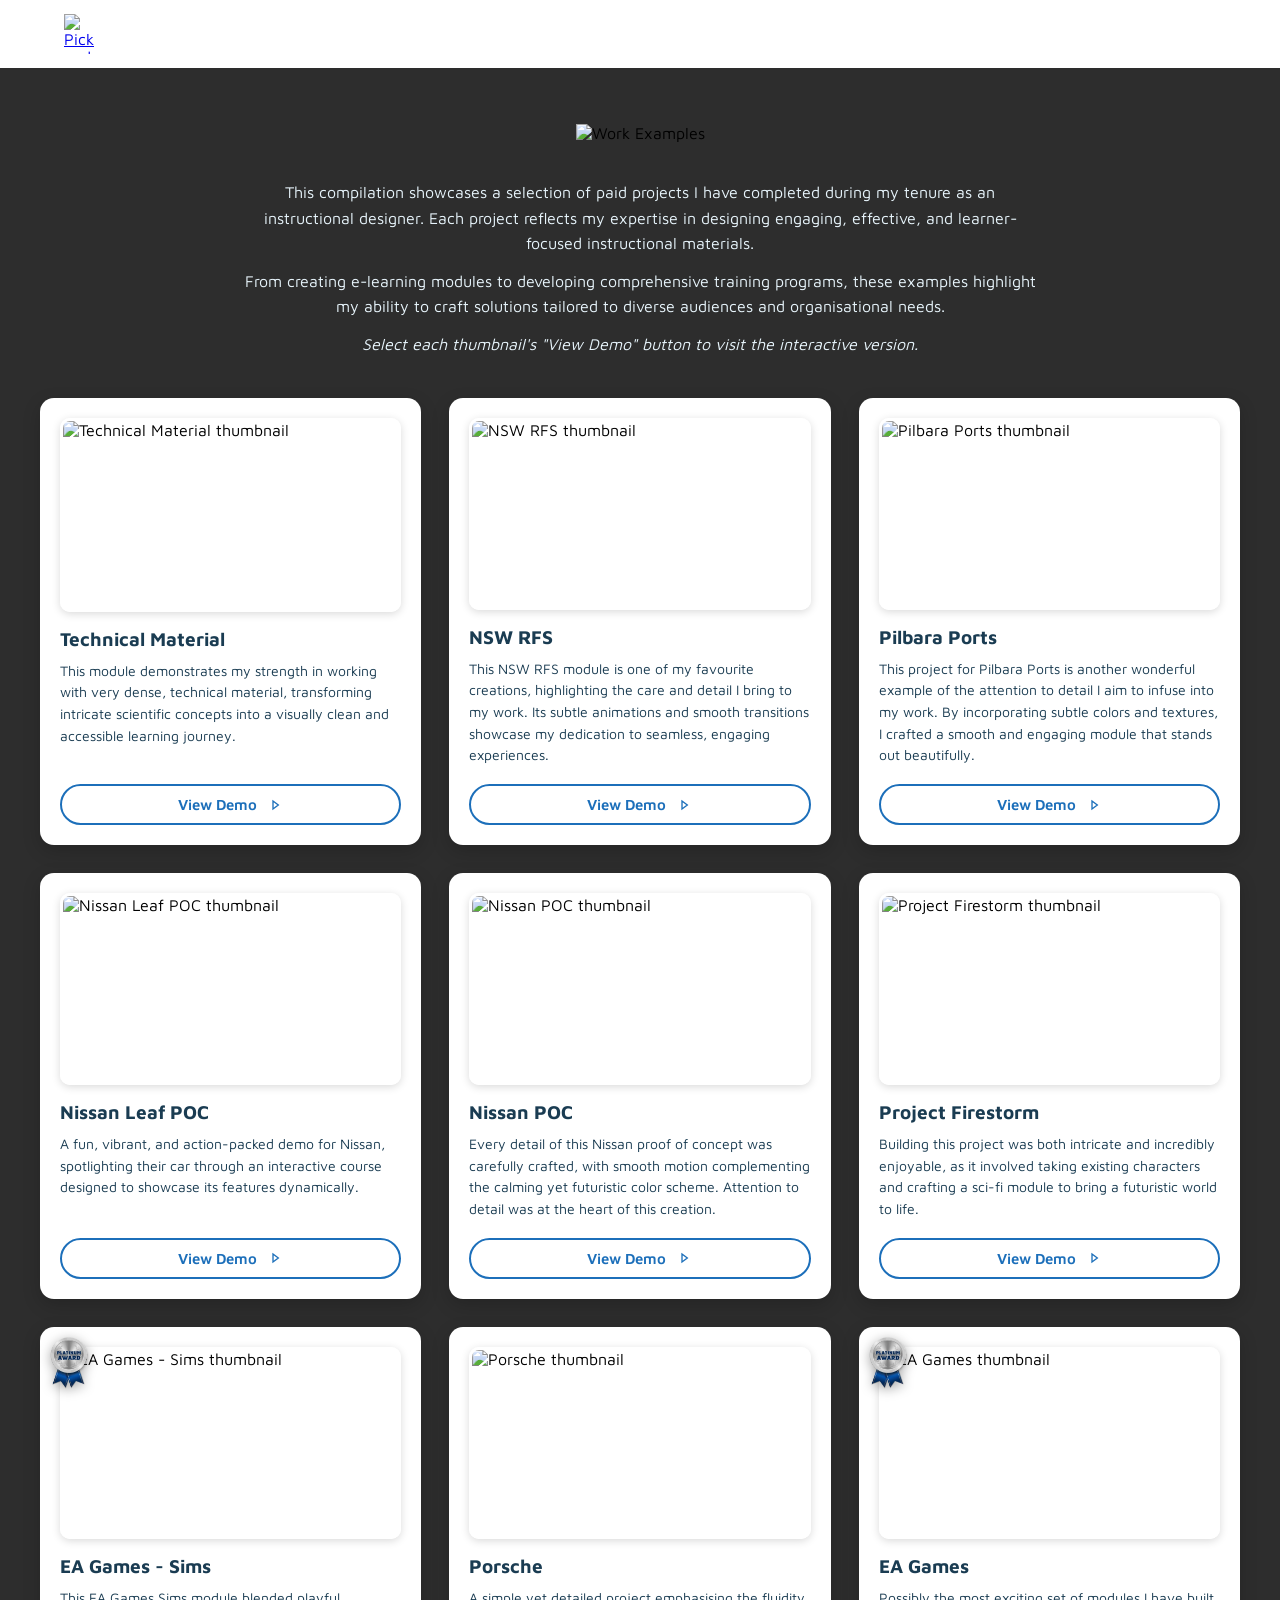
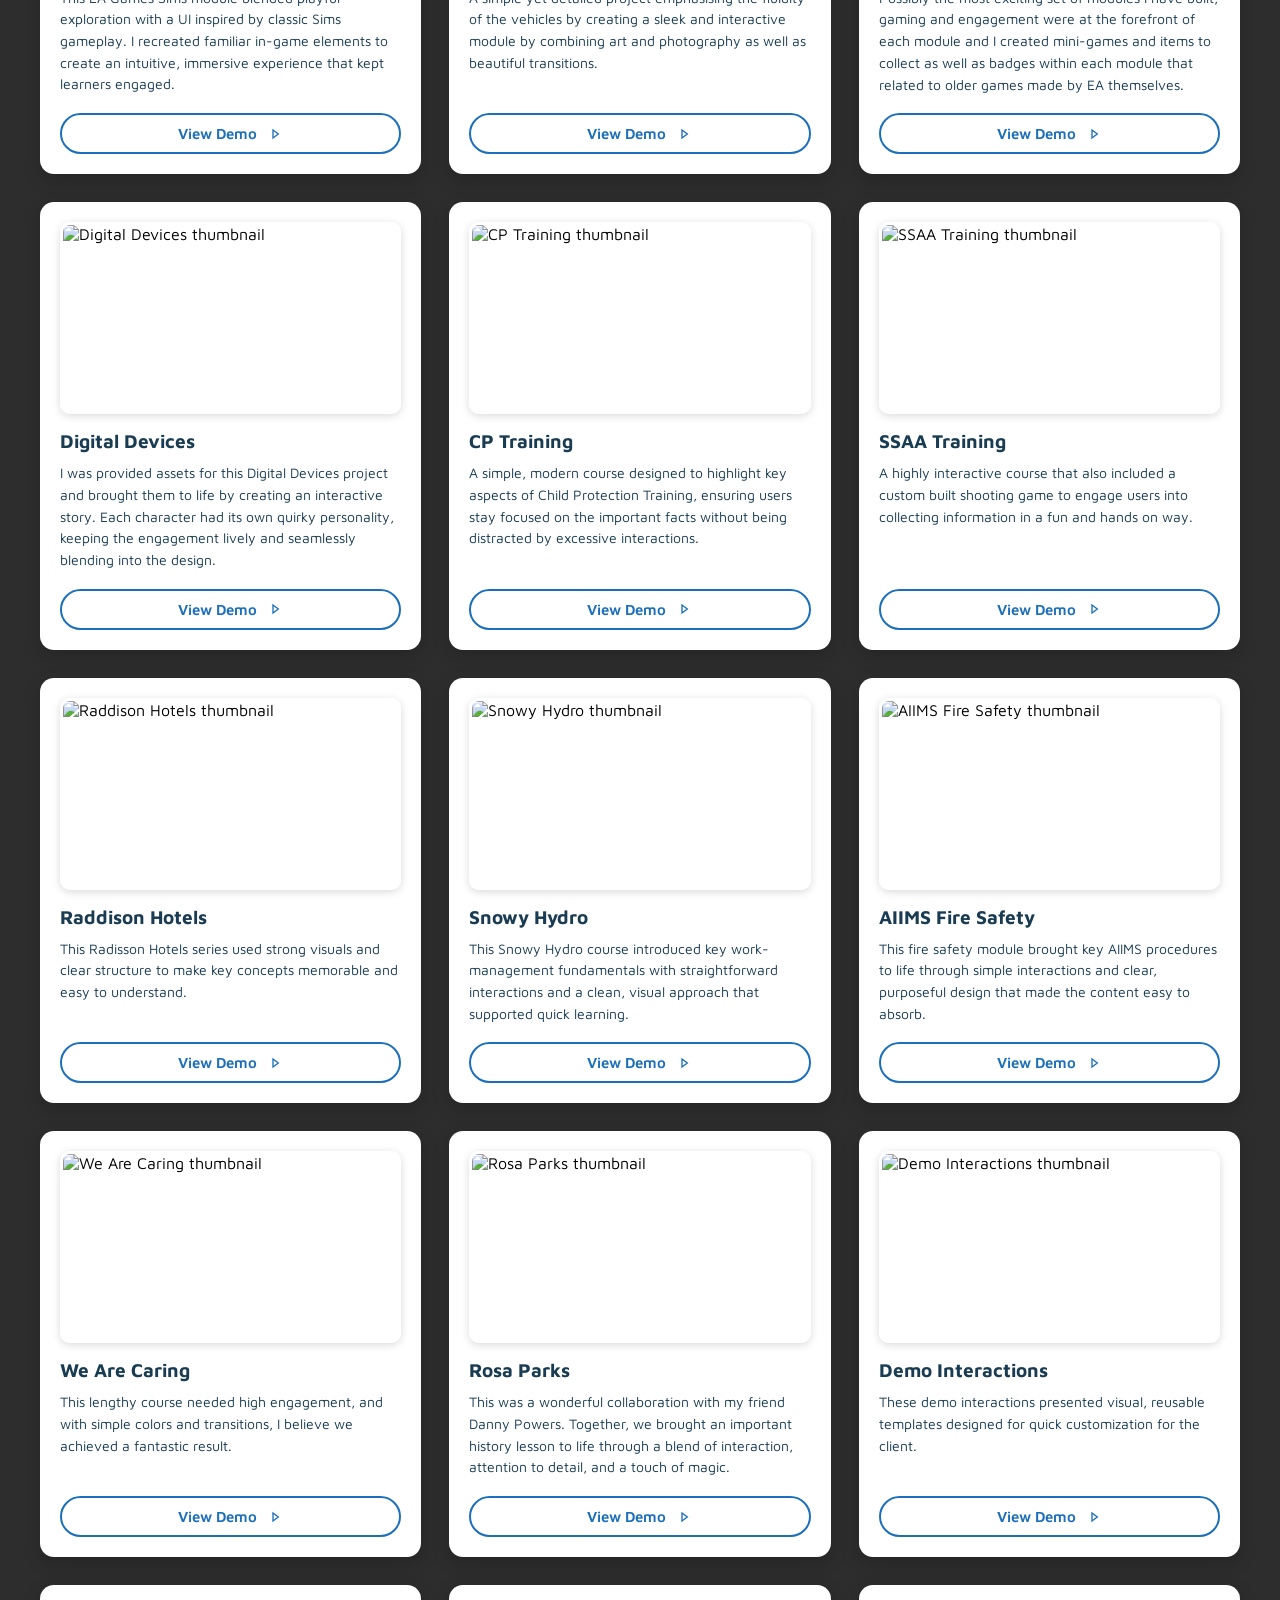
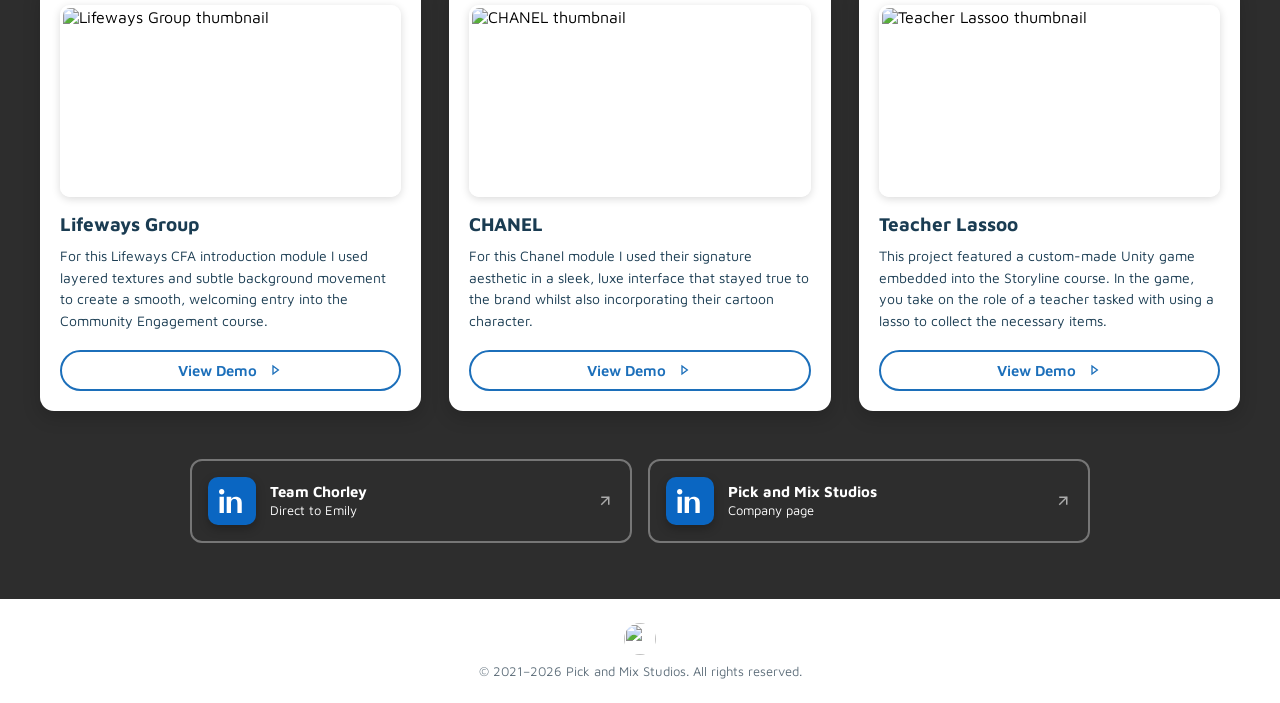
==== commit 8d430fb5: "Preview: site refresh (accessibility, mobile menu, new home page, client work access requests) Co-Au" ====
--- a/examples/index.html
+++ b/examples/index.html
@@ -3,6 +3,7 @@
 <head>
 <meta charset="UTF-8">
 <meta name="viewport" content="width=device-width, initial-scale=1">
+<meta name="robots" content="noindex, nofollow">
 <title>Examples | Pick and Mix Studios</title>
 <meta name="description" content="A showcase of paid instructional design projects by Pick and Mix Studios, spanning e-learning modules, training programs, and interactive demos for clients including NSW RFS, EA Games, Porsche, Nissan, and CHANEL.">
 <link rel="icon" href="https://articulateusercontent.com/review/uploads/ugUqJFrIpYsqEMSrorVDC6SvTa5wPIBZ/TimoLd1X/assets/cropped-Icon%402x.png">
@@ -1156,26 +1157,29 @@
   border-color: #ffffff;
 }
 
+.tc-sr { position: absolute; width: 1px; height: 1px; overflow: hidden; clip: rect(0 0 0 0); white-space: nowrap; }
 </style>
 </head>
 <body>
 
-<div class="tc-header-wrap">
+<a class="tc-skip-link" href="#main-content">Skip to main content</a>
+
+<header class="tc-header-wrap">
   <div class="tc-header">
     <a href="https://pickandmixstudios.com/" class="tc-logo">
-      <img src="https://articulateusercontent.com/review/uploads/ugUqJFrIpYsqEMSrorVDC6SvTa5wPIBZ/TimoLd1X/assets/cropped-Icon%402x.png" alt="Pick and Mix Studios logo">
+      <img src="https://articulateusercontent.com/review/uploads/ugUqJFrIpYsqEMSrorVDC6SvTa5wPIBZ/TimoLd1X/assets/cropped-Icon%402x.png" alt="Pick and Mix Studios home" width="512" height="512">
     </a>
   </div>
-</div>
+</header>
 
 <main id="main-content">
 <div class="tc-examples-wrap">
   <div class="tc-examples-intro">
     <h1 class="tc-page-heading">
-      <img src="https://articulateusercontent.com/review/uploads/ugUqJFrIpYsqEMSrorVDC6SvTa5wPIBZ/GxOIRES4/assets/work-examples.png" alt="Work Examples">
+      <img src="https://articulateusercontent.com/review/uploads/ugUqJFrIpYsqEMSrorVDC6SvTa5wPIBZ/GxOIRES4/assets/work-examples.png" alt="Work Examples" width="748" height="337">
     </h1>
     <p>This compilation showcases a selection of paid projects I have completed during my tenure as an instructional designer. Each project reflects my expertise in designing engaging, effective, and learner-focused instructional materials.</p>
-    <p>From creating e-learning modules to developing comprehensive training programs, these examples highlight my ability to craft solutions tailored to diverse audiences and organizational needs.</p>
+    <p>From creating e-learning modules to developing comprehensive training programs, these examples highlight my ability to craft solutions tailored to diverse audiences and organisational needs.</p>
     <p><em>Select each thumbnail's "View Demo" button to visit the interactive version.</em></p>
   </div>
 
@@ -1183,7 +1187,7 @@
     <div class="tc-example-card">
       <div class="tc-example-image">
         <div class="tc-example-image-inner">
-          <img src="https://articulateusercontent.com/review/uploads/ugUqJFrIpYsqEMSrorVDC6SvTa5wPIBZ/GxOIRES4/assets/SoCo3.PNG" alt="Technical Material thumbnail" loading="lazy">
+          <img src="https://articulateusercontent.com/review/uploads/ugUqJFrIpYsqEMSrorVDC6SvTa5wPIBZ/GxOIRES4/assets/SoCo3.PNG" alt="Technical Material thumbnail" loading="lazy" width="1517" height="851">
         </div>
       </div>
       <h2>Technical Material</h2>
@@ -1191,27 +1195,27 @@
       <a class="tc-btn" href="https://articulateusercontent.com/review/items/__-G2SKtH15Y3Kcf/story.html" target="_blank" rel="noopener">
         View Demo
         <svg viewBox="0 0 24 24" fill="none" stroke="currentColor" stroke-width="2"><path d="M9 6l8 6-8 6V6z"/></svg>
-      </a>
-    </div>
-
-    <div class="tc-example-card">
-      <div class="tc-example-image">
-        <div class="tc-example-image-inner">
-          <img src="https://articulateusercontent.com/review/uploads/ugUqJFrIpYsqEMSrorVDC6SvTa5wPIBZ/GxOIRES4/assets/NSW.png" alt="NSW RFS thumbnail" loading="lazy">
+      <span class="tc-sr"> (opens in a new tab)</span></a>
+    </div>
+
+    <div class="tc-example-card">
+      <div class="tc-example-image">
+        <div class="tc-example-image-inner">
+          <img src="https://articulateusercontent.com/review/uploads/ugUqJFrIpYsqEMSrorVDC6SvTa5wPIBZ/GxOIRES4/assets/NSW.png" alt="NSW RFS thumbnail" loading="lazy" width="546" height="284">
         </div>
       </div>
       <h2>NSW RFS</h2>
-      <p>This NSW RFS module is one of my favorite creations, highlighting the care and detail I bring to my work. Its subtle animations and smooth transitions showcase my dedication to seamless, engaging experiences.</p>
+      <p>This NSW RFS module is one of my favourite creations, highlighting the care and detail I bring to my work. Its subtle animations and smooth transitions showcase my dedication to seamless, engaging experiences.</p>
       <a class="tc-btn" href="https://articulateusercontent.com/review/items/Tgj4xlbiWAlNvEKc/story.html" target="_blank" rel="noopener">
         View Demo
         <svg viewBox="0 0 24 24" fill="none" stroke="currentColor" stroke-width="2"><path d="M9 6l8 6-8 6V6z"/></svg>
-      </a>
-    </div>
-
-    <div class="tc-example-card">
-      <div class="tc-example-image">
-        <div class="tc-example-image-inner">
-          <img src="https://articulateusercontent.com/review/uploads/ugUqJFrIpYsqEMSrorVDC6SvTa5wPIBZ/GxOIRES4/assets/Pilbara.png" alt="Pilbara Ports thumbnail" loading="lazy">
+      <span class="tc-sr"> (opens in a new tab)</span></a>
+    </div>
+
+    <div class="tc-example-card">
+      <div class="tc-example-image">
+        <div class="tc-example-image-inner">
+          <img src="https://articulateusercontent.com/review/uploads/ugUqJFrIpYsqEMSrorVDC6SvTa5wPIBZ/GxOIRES4/assets/Pilbara.png" alt="Pilbara Ports thumbnail" loading="lazy" width="542" height="281">
         </div>
       </div>
       <h2>Pilbara Ports</h2>
@@ -1219,13 +1223,13 @@
       <a class="tc-btn" href="https://articulateusercontent.com/review/items/n5yBv2Uu102lUIxm/story.html" target="_blank" rel="noopener">
         View Demo
         <svg viewBox="0 0 24 24" fill="none" stroke="currentColor" stroke-width="2"><path d="M9 6l8 6-8 6V6z"/></svg>
-      </a>
-    </div>
-
-    <div class="tc-example-card">
-      <div class="tc-example-image">
-        <div class="tc-example-image-inner">
-          <img src="https://articulateusercontent.com/review/uploads/ugUqJFrIpYsqEMSrorVDC6SvTa5wPIBZ/GxOIRES4/assets/Nissan.png" alt="Nissan Leaf POC thumbnail" loading="lazy">
+      <span class="tc-sr"> (opens in a new tab)</span></a>
+    </div>
+
+    <div class="tc-example-card">
+      <div class="tc-example-image">
+        <div class="tc-example-image-inner">
+          <img src="https://articulateusercontent.com/review/uploads/ugUqJFrIpYsqEMSrorVDC6SvTa5wPIBZ/GxOIRES4/assets/Nissan.png" alt="Nissan Leaf POC thumbnail" loading="lazy" width="546" height="284">
         </div>
       </div>
       <h2>Nissan Leaf POC</h2>
@@ -1233,13 +1237,13 @@
       <a class="tc-btn" href="https://articulateusercontent.com/review/items/41U2T-RBd3sqV81u/story_html5.html" target="_blank" rel="noopener">
         View Demo
         <svg viewBox="0 0 24 24" fill="none" stroke="currentColor" stroke-width="2"><path d="M9 6l8 6-8 6V6z"/></svg>
-      </a>
-    </div>
-
-    <div class="tc-example-card">
-      <div class="tc-example-image">
-        <div class="tc-example-image-inner">
-          <img src="https://articulateusercontent.com/review/uploads/ugUqJFrIpYsqEMSrorVDC6SvTa5wPIBZ/GxOIRES4/assets/Nissan-2.png" alt="Nissan POC thumbnail" loading="lazy">
+      <span class="tc-sr"> (opens in a new tab)</span></a>
+    </div>
+
+    <div class="tc-example-card">
+      <div class="tc-example-image">
+        <div class="tc-example-image-inner">
+          <img src="https://articulateusercontent.com/review/uploads/ugUqJFrIpYsqEMSrorVDC6SvTa5wPIBZ/GxOIRES4/assets/Nissan-2.png" alt="Nissan POC thumbnail" loading="lazy" width="546" height="284">
         </div>
       </div>
       <h2>Nissan POC</h2>
@@ -1247,13 +1251,13 @@
       <a class="tc-btn" href="https://articulateusercontent.com/review/items/Vv80hALKoALVImw_/story.html" target="_blank" rel="noopener">
         View Demo
         <svg viewBox="0 0 24 24" fill="none" stroke="currentColor" stroke-width="2"><path d="M9 6l8 6-8 6V6z"/></svg>
-      </a>
-    </div>
-
-    <div class="tc-example-card">
-      <div class="tc-example-image">
-        <div class="tc-example-image-inner">
-          <img src="https://articulateusercontent.com/review/uploads/ugUqJFrIpYsqEMSrorVDC6SvTa5wPIBZ/GxOIRES4/assets/Project-Firestorm.png" alt="Project Firestorm thumbnail" loading="lazy">
+      <span class="tc-sr"> (opens in a new tab)</span></a>
+    </div>
+
+    <div class="tc-example-card">
+      <div class="tc-example-image">
+        <div class="tc-example-image-inner">
+          <img src="https://articulateusercontent.com/review/uploads/ugUqJFrIpYsqEMSrorVDC6SvTa5wPIBZ/GxOIRES4/assets/Project-Firestorm.png" alt="Project Firestorm thumbnail" loading="lazy" width="545" height="284">
         </div>
       </div>
       <h2>Project Firestorm</h2>
@@ -1261,28 +1265,28 @@
       <a class="tc-btn" href="https://articulateusercontent.com/review/items/UCznSdNLZBVjhIjW/story.html" target="_blank" rel="noopener">
         View Demo
         <svg viewBox="0 0 24 24" fill="none" stroke="currentColor" stroke-width="2"><path d="M9 6l8 6-8 6V6z"/></svg>
-      </a>
-    </div>
-
-    <div class="tc-example-card">
-      <div class="tc-example-image">
-        <div class="tc-example-image-inner">
-          <img src="https://articulateusercontent.com/review/uploads/ugUqJFrIpYsqEMSrorVDC6SvTa5wPIBZ/GxOIRES4/assets/EA-Sims.png" alt="EA Games - Sims thumbnail" loading="lazy">
-        </div>
-        <img class="tc-example-badge" src="[data-uri]" alt="Platinum Award">
+      <span class="tc-sr"> (opens in a new tab)</span></a>
+    </div>
+
+    <div class="tc-example-card">
+      <div class="tc-example-image">
+        <div class="tc-example-image-inner">
+          <img src="https://articulateusercontent.com/review/uploads/ugUqJFrIpYsqEMSrorVDC6SvTa5wPIBZ/GxOIRES4/assets/EA-Sims.png" alt="EA Games - Sims thumbnail" loading="lazy" width="546" height="284">
+        </div>
+        <img class="tc-example-badge" src="../assets/img/award-platinum.webp" width="150" height="200" alt="Platinum award winner, LearnX LIVE! Awards" loading="lazy">
       </div>
       <h2>EA Games - Sims</h2>
       <p>This EA Games Sims module blended playful exploration with a UI inspired by classic Sims gameplay. I recreated familiar in-game elements to create an intuitive, immersive experience that kept learners engaged.</p>
       <a class="tc-btn" href="https://articulateusercontent.com/review/items/quhuxYtN28Vk6SfP/story_html5.html" target="_blank" rel="noopener">
         View Demo
         <svg viewBox="0 0 24 24" fill="none" stroke="currentColor" stroke-width="2"><path d="M9 6l8 6-8 6V6z"/></svg>
-      </a>
-    </div>
-
-    <div class="tc-example-card">
-      <div class="tc-example-image">
-        <div class="tc-example-image-inner">
-          <img src="https://articulateusercontent.com/review/uploads/ugUqJFrIpYsqEMSrorVDC6SvTa5wPIBZ/GxOIRES4/assets/Porche.png" alt="Porsche thumbnail" loading="lazy">
+      <span class="tc-sr"> (opens in a new tab)</span></a>
+    </div>
+
+    <div class="tc-example-card">
+      <div class="tc-example-image">
+        <div class="tc-example-image-inner">
+          <img src="https://articulateusercontent.com/review/uploads/ugUqJFrIpYsqEMSrorVDC6SvTa5wPIBZ/GxOIRES4/assets/Porche.png" alt="Porsche thumbnail" loading="lazy" width="546" height="284">
         </div>
       </div>
       <h2>Porsche</h2>
@@ -1290,28 +1294,28 @@
       <a class="tc-btn" href="https://articulateusercontent.com/review/items/2GFU1c_hxvp_2bid/story.html" target="_blank" rel="noopener">
         View Demo
         <svg viewBox="0 0 24 24" fill="none" stroke="currentColor" stroke-width="2"><path d="M9 6l8 6-8 6V6z"/></svg>
-      </a>
-    </div>
-
-    <div class="tc-example-card">
-      <div class="tc-example-image">
-        <div class="tc-example-image-inner">
-          <img src="https://articulateusercontent.com/review/uploads/ugUqJFrIpYsqEMSrorVDC6SvTa5wPIBZ/GxOIRES4/assets/EA-Games.png" alt="EA Games thumbnail" loading="lazy">
-        </div>
-        <img class="tc-example-badge" src="[data-uri]" alt="Platinum Award">
+      <span class="tc-sr"> (opens in a new tab)</span></a>
+    </div>
+
+    <div class="tc-example-card">
+      <div class="tc-example-image">
+        <div class="tc-example-image-inner">
+          <img src="https://articulateusercontent.com/review/uploads/ugUqJFrIpYsqEMSrorVDC6SvTa5wPIBZ/GxOIRES4/assets/EA-Games.png" alt="EA Games thumbnail" loading="lazy" width="546" height="285">
+        </div>
+        <img class="tc-example-badge" src="../assets/img/award-platinum.webp" width="150" height="200" alt="Platinum award winner, LearnX LIVE! Awards" loading="lazy">
       </div>
       <h2>EA Games</h2>
       <p>Possibly the most exciting set of modules I have built, gaming and engagement were at the forefront of each module and I created mini-games and items to collect as well as badges within each module that related to older games made by EA themselves.</p>
       <a class="tc-btn" href="https://articulateusercontent.com/review/items/f-tCP34TIBVENZ0i/story.html" target="_blank" rel="noopener">
         View Demo
         <svg viewBox="0 0 24 24" fill="none" stroke="currentColor" stroke-width="2"><path d="M9 6l8 6-8 6V6z"/></svg>
-      </a>
-    </div>
-
-    <div class="tc-example-card">
-      <div class="tc-example-image">
-        <div class="tc-example-image-inner">
-          <img src="https://articulateusercontent.com/review/uploads/ugUqJFrIpYsqEMSrorVDC6SvTa5wPIBZ/GxOIRES4/assets/Monsters.png" alt="Digital Devices thumbnail" loading="lazy">
+      <span class="tc-sr"> (opens in a new tab)</span></a>
+    </div>
+
+    <div class="tc-example-card">
+      <div class="tc-example-image">
+        <div class="tc-example-image-inner">
+          <img src="https://articulateusercontent.com/review/uploads/ugUqJFrIpYsqEMSrorVDC6SvTa5wPIBZ/GxOIRES4/assets/Monsters.png" alt="Digital Devices thumbnail" loading="lazy" width="545" height="284">
         </div>
       </div>
       <h2>Digital Devices</h2>
@@ -1319,13 +1323,13 @@
       <a class="tc-btn" href="https://articulateusercontent.com/review/items/bQ6THfSdP1E7U-Gx/story.html" target="_blank" rel="noopener">
         View Demo
         <svg viewBox="0 0 24 24" fill="none" stroke="currentColor" stroke-width="2"><path d="M9 6l8 6-8 6V6z"/></svg>
-      </a>
-    </div>
-
-    <div class="tc-example-card">
-      <div class="tc-example-image">
-        <div class="tc-example-image-inner">
-          <img src="https://articulateusercontent.com/review/uploads/ugUqJFrIpYsqEMSrorVDC6SvTa5wPIBZ/GxOIRES4/assets/OSU.png" alt="CP Training thumbnail" loading="lazy">
+      <span class="tc-sr"> (opens in a new tab)</span></a>
+    </div>
+
+    <div class="tc-example-card">
+      <div class="tc-example-image">
+        <div class="tc-example-image-inner">
+          <img src="https://articulateusercontent.com/review/uploads/ugUqJFrIpYsqEMSrorVDC6SvTa5wPIBZ/GxOIRES4/assets/OSU.png" alt="CP Training thumbnail" loading="lazy" width="546" height="284">
         </div>
       </div>
       <h2>CP Training</h2>
@@ -1333,13 +1337,13 @@
       <a class="tc-btn" href="https://articulateusercontent.com/review/items/b1gwYuq4V3ZFMGXX/story.html" target="_blank" rel="noopener">
         View Demo
         <svg viewBox="0 0 24 24" fill="none" stroke="currentColor" stroke-width="2"><path d="M9 6l8 6-8 6V6z"/></svg>
-      </a>
-    </div>
-
-    <div class="tc-example-card">
-      <div class="tc-example-image">
-        <div class="tc-example-image-inner">
-          <img src="https://articulateusercontent.com/review/uploads/ugUqJFrIpYsqEMSrorVDC6SvTa5wPIBZ/GxOIRES4/assets/SSAA.png" alt="SSAA Training thumbnail" loading="lazy">
+      <span class="tc-sr"> (opens in a new tab)</span></a>
+    </div>
+
+    <div class="tc-example-card">
+      <div class="tc-example-image">
+        <div class="tc-example-image-inner">
+          <img src="https://articulateusercontent.com/review/uploads/ugUqJFrIpYsqEMSrorVDC6SvTa5wPIBZ/GxOIRES4/assets/SSAA.png" alt="SSAA Training thumbnail" loading="lazy" width="546" height="284">
         </div>
       </div>
       <h2>SSAA Training</h2>
@@ -1347,13 +1351,13 @@
       <a class="tc-btn" href="https://articulateusercontent.com/review/items/-to4bJtyIJi6Hsp2/story.html" target="_blank" rel="noopener">
         View Demo
         <svg viewBox="0 0 24 24" fill="none" stroke="currentColor" stroke-width="2"><path d="M9 6l8 6-8 6V6z"/></svg>
-      </a>
-    </div>
-
-    <div class="tc-example-card">
-      <div class="tc-example-image">
-        <div class="tc-example-image-inner">
-          <img src="https://articulateusercontent.com/review/uploads/ugUqJFrIpYsqEMSrorVDC6SvTa5wPIBZ/GxOIRES4/assets/RHG.png" alt="Raddison Hotels thumbnail" loading="lazy">
+      <span class="tc-sr"> (opens in a new tab)</span></a>
+    </div>
+
+    <div class="tc-example-card">
+      <div class="tc-example-image">
+        <div class="tc-example-image-inner">
+          <img src="https://articulateusercontent.com/review/uploads/ugUqJFrIpYsqEMSrorVDC6SvTa5wPIBZ/GxOIRES4/assets/RHG.png" alt="Raddison Hotels thumbnail" loading="lazy" width="545" height="284">
         </div>
       </div>
       <h2>Raddison Hotels</h2>
@@ -1361,13 +1365,13 @@
       <a class="tc-btn" href="https://articulateusercontent.com/review/items/Oa7Aom-5QdF2XJqX/story.html" target="_blank" rel="noopener">
         View Demo
         <svg viewBox="0 0 24 24" fill="none" stroke="currentColor" stroke-width="2"><path d="M9 6l8 6-8 6V6z"/></svg>
-      </a>
-    </div>
-
-    <div class="tc-example-card">
-      <div class="tc-example-image">
-        <div class="tc-example-image-inner">
-          <img src="https://articulateusercontent.com/review/uploads/ugUqJFrIpYsqEMSrorVDC6SvTa5wPIBZ/GxOIRES4/assets/SnowyHydro.png" alt="Snowy Hydro thumbnail" loading="lazy">
+      <span class="tc-sr"> (opens in a new tab)</span></a>
+    </div>
+
+    <div class="tc-example-card">
+      <div class="tc-example-image">
+        <div class="tc-example-image-inner">
+          <img src="https://articulateusercontent.com/review/uploads/ugUqJFrIpYsqEMSrorVDC6SvTa5wPIBZ/GxOIRES4/assets/SnowyHydro.png" alt="Snowy Hydro thumbnail" loading="lazy" width="545" height="284">
         </div>
       </div>
       <h2>Snowy Hydro</h2>
@@ -1375,13 +1379,13 @@
       <a class="tc-btn" href="https://articulateusercontent.com/review/items/vfCm1fWUH8uCjW3-/story.html" target="_blank" rel="noopener">
         View Demo
         <svg viewBox="0 0 24 24" fill="none" stroke="currentColor" stroke-width="2"><path d="M9 6l8 6-8 6V6z"/></svg>
-      </a>
-    </div>
-
-    <div class="tc-example-card">
-      <div class="tc-example-image">
-        <div class="tc-example-image-inner">
-          <img src="https://articulateusercontent.com/review/uploads/ugUqJFrIpYsqEMSrorVDC6SvTa5wPIBZ/GxOIRES4/assets/AIMS.png" alt="AIIMS Fire Safety thumbnail" loading="lazy">
+      <span class="tc-sr"> (opens in a new tab)</span></a>
+    </div>
+
+    <div class="tc-example-card">
+      <div class="tc-example-image">
+        <div class="tc-example-image-inner">
+          <img src="https://articulateusercontent.com/review/uploads/ugUqJFrIpYsqEMSrorVDC6SvTa5wPIBZ/GxOIRES4/assets/AIMS.png" alt="AIIMS Fire Safety thumbnail" loading="lazy" width="546" height="284">
         </div>
       </div>
       <h2>AIIMS Fire Safety</h2>
@@ -1389,13 +1393,13 @@
       <a class="tc-btn" href="https://articulateusercontent.com/review/items/lNTxsw7f60i9BisR/story.html" target="_blank" rel="noopener">
         View Demo
         <svg viewBox="0 0 24 24" fill="none" stroke="currentColor" stroke-width="2"><path d="M9 6l8 6-8 6V6z"/></svg>
-      </a>
-    </div>
-
-    <div class="tc-example-card">
-      <div class="tc-example-image">
-        <div class="tc-example-image-inner">
-          <img src="https://articulateusercontent.com/review/uploads/ugUqJFrIpYsqEMSrorVDC6SvTa5wPIBZ/GxOIRES4/assets/WAC.png" alt="We Are Caring thumbnail" loading="lazy">
+      <span class="tc-sr"> (opens in a new tab)</span></a>
+    </div>
+
+    <div class="tc-example-card">
+      <div class="tc-example-image">
+        <div class="tc-example-image-inner">
+          <img src="https://articulateusercontent.com/review/uploads/ugUqJFrIpYsqEMSrorVDC6SvTa5wPIBZ/GxOIRES4/assets/WAC.png" alt="We Are Caring thumbnail" loading="lazy" width="546" height="284">
         </div>
       </div>
       <h2>We Are Caring</h2>
@@ -1403,13 +1407,13 @@
       <a class="tc-btn" href="https://articulateusercontent.com/review/items/sRFRZgkjCTcM357r/story_html5.html" target="_blank" rel="noopener">
         View Demo
         <svg viewBox="0 0 24 24" fill="none" stroke="currentColor" stroke-width="2"><path d="M9 6l8 6-8 6V6z"/></svg>
-      </a>
-    </div>
-
-    <div class="tc-example-card">
-      <div class="tc-example-image">
-        <div class="tc-example-image-inner">
-          <img src="https://articulateusercontent.com/review/uploads/ugUqJFrIpYsqEMSrorVDC6SvTa5wPIBZ/GxOIRES4/assets/Rosa.png" alt="Rosa Parks thumbnail" loading="lazy">
+      <span class="tc-sr"> (opens in a new tab)</span></a>
+    </div>
+
+    <div class="tc-example-card">
+      <div class="tc-example-image">
+        <div class="tc-example-image-inner">
+          <img src="https://articulateusercontent.com/review/uploads/ugUqJFrIpYsqEMSrorVDC6SvTa5wPIBZ/GxOIRES4/assets/Rosa.png" alt="Rosa Parks thumbnail" loading="lazy" width="546" height="284">
         </div>
       </div>
       <h2>Rosa Parks</h2>
@@ -1417,13 +1421,13 @@
       <a class="tc-btn" href="https://articulateusercontent.com/review/items/l16I9AWAG3ZhkjZ6/story.html" target="_blank" rel="noopener">
         View Demo
         <svg viewBox="0 0 24 24" fill="none" stroke="currentColor" stroke-width="2"><path d="M9 6l8 6-8 6V6z"/></svg>
-      </a>
-    </div>
-
-    <div class="tc-example-card">
-      <div class="tc-example-image">
-        <div class="tc-example-image-inner">
-          <img src="https://articulateusercontent.com/review/uploads/ugUqJFrIpYsqEMSrorVDC6SvTa5wPIBZ/GxOIRES4/assets/XPress.png" alt="Demo Interactions thumbnail" loading="lazy">
+      <span class="tc-sr"> (opens in a new tab)</span></a>
+    </div>
+
+    <div class="tc-example-card">
+      <div class="tc-example-image">
+        <div class="tc-example-image-inner">
+          <img src="https://articulateusercontent.com/review/uploads/ugUqJFrIpYsqEMSrorVDC6SvTa5wPIBZ/GxOIRES4/assets/XPress.png" alt="Demo Interactions thumbnail" loading="lazy" width="545" height="284">
         </div>
       </div>
       <h2>Demo Interactions</h2>
@@ -1431,13 +1435,13 @@
       <a class="tc-btn" href="https://articulateusercontent.com/review/items/bzjW2OAUHRN2gCny/story.html" target="_blank" rel="noopener">
         View Demo
         <svg viewBox="0 0 24 24" fill="none" stroke="currentColor" stroke-width="2"><path d="M9 6l8 6-8 6V6z"/></svg>
-      </a>
-    </div>
-
-    <div class="tc-example-card">
-      <div class="tc-example-image">
-        <div class="tc-example-image-inner">
-          <img src="https://articulateusercontent.com/review/uploads/ugUqJFrIpYsqEMSrorVDC6SvTa5wPIBZ/GxOIRES4/assets/CFA.png" alt="Lifeways Group thumbnail" loading="lazy">
+      <span class="tc-sr"> (opens in a new tab)</span></a>
+    </div>
+
+    <div class="tc-example-card">
+      <div class="tc-example-image">
+        <div class="tc-example-image-inner">
+          <img src="https://articulateusercontent.com/review/uploads/ugUqJFrIpYsqEMSrorVDC6SvTa5wPIBZ/GxOIRES4/assets/CFA.png" alt="Lifeways Group thumbnail" loading="lazy" width="546" height="284">
         </div>
       </div>
       <h2>Lifeways Group</h2>
@@ -1445,13 +1449,13 @@
       <a class="tc-btn" href="https://articulateusercontent.com/review/items/jAp96FW4sEYKL7TM/story.html" target="_blank" rel="noopener">
         View Demo
         <svg viewBox="0 0 24 24" fill="none" stroke="currentColor" stroke-width="2"><path d="M9 6l8 6-8 6V6z"/></svg>
-      </a>
-    </div>
-
-    <div class="tc-example-card">
-      <div class="tc-example-image">
-        <div class="tc-example-image-inner">
-          <img src="https://articulateusercontent.com/review/uploads/ugUqJFrIpYsqEMSrorVDC6SvTa5wPIBZ/GxOIRES4/assets/Chanel.png" alt="CHANEL thumbnail" loading="lazy">
+      <span class="tc-sr"> (opens in a new tab)</span></a>
+    </div>
+
+    <div class="tc-example-card">
+      <div class="tc-example-image">
+        <div class="tc-example-image-inner">
+          <img src="https://articulateusercontent.com/review/uploads/ugUqJFrIpYsqEMSrorVDC6SvTa5wPIBZ/GxOIRES4/assets/Chanel.png" alt="CHANEL thumbnail" loading="lazy" width="545" height="284">
         </div>
       </div>
       <h2>CHANEL</h2>
@@ -1459,13 +1463,13 @@
       <a class="tc-btn" href="https://articulateusercontent.com/review/items/mzhhZPy207aRAoXV/story.html" target="_blank" rel="noopener">
         View Demo
         <svg viewBox="0 0 24 24" fill="none" stroke="currentColor" stroke-width="2"><path d="M9 6l8 6-8 6V6z"/></svg>
-      </a>
-    </div>
-
-    <div class="tc-example-card">
-      <div class="tc-example-image">
-        <div class="tc-example-image-inner">
-          <img src="https://articulateusercontent.com/review/uploads/ugUqJFrIpYsqEMSrorVDC6SvTa5wPIBZ/GxOIRES4/assets/Teacher-lassoo-1.png" alt="Teacher Lassoo thumbnail" loading="lazy">
+      <span class="tc-sr"> (opens in a new tab)</span></a>
+    </div>
+
+    <div class="tc-example-card">
+      <div class="tc-example-image">
+        <div class="tc-example-image-inner">
+          <img src="https://articulateusercontent.com/review/uploads/ugUqJFrIpYsqEMSrorVDC6SvTa5wPIBZ/GxOIRES4/assets/Teacher-lassoo-1.png" alt="Teacher Lassoo thumbnail" loading="lazy" width="546" height="284">
         </div>
       </div>
       <h2>Teacher Lassoo</h2>
@@ -1473,7 +1477,7 @@
       <a class="tc-btn" href="https://articulateusercontent.com/review/items/G32riKdFq641YAVm/story_html5.html" target="_blank" rel="noopener">
         View Demo
         <svg viewBox="0 0 24 24" fill="none" stroke="currentColor" stroke-width="2"><path d="M9 6l8 6-8 6V6z"/></svg>
-      </a>
+      <span class="tc-sr"> (opens in a new tab)</span></a>
     </div>
   </div>
 
@@ -1486,7 +1490,7 @@
           <span>Direct to Emily</span>
         </span>
         <svg class="tc-social-arrow" viewBox="0 0 24 24" width="18" height="18" fill="none" stroke="currentColor" stroke-width="2"><path d="M7 17 17 7"/><path d="M7 7h10v10"/></svg>
-      </a>
+      <span class="tc-sr"> (opens in a new tab)</span></a>
       <a class="tc-social-card" href="https://www.linkedin.com/company/pick-and-mix-studios" target="_blank" rel="noopener">
         <span class="tc-social-icon"><svg viewBox="0 0 24 24" fill="currentColor"><path d="M4.98 3.5C4.98 4.88 3.87 6 2.5 6S0 4.88 0 3.5 1.12 1 2.5 1s2.48 1.12 2.48 2.5zM.5 8h4V23h-4V8zm7 0h3.83v2.05h.05c.53-1 1.84-2.05 3.79-2.05C19.5 8 21 10.13 21 13.72V23h-4v-8.29c0-1.98-.04-4.52-2.75-4.52-2.75 0-3.17 2.15-3.17 4.37V23h-4V8z"/></svg></span>
         <span class="tc-social-text">
@@ -1494,17 +1498,17 @@
           <span>Company page</span>
         </span>
         <svg class="tc-social-arrow" viewBox="0 0 24 24" width="18" height="18" fill="none" stroke="currentColor" stroke-width="2"><path d="M7 17 17 7"/><path d="M7 7h10v10"/></svg>
-      </a>
+      <span class="tc-sr"> (opens in a new tab)</span></a>
     </div>
   </div>
 
 </div>
 </main>
 
-<div class="tc-footer">
-  <img src="https://articulateusercontent.com/review/uploads/ugUqJFrIpYsqEMSrorVDC6SvTa5wPIBZ/TimoLd1X/assets/cropped-Icon%402x.png" alt="Pick and Mix Studios logo">
-  <p>&copy; Pick and Mix Studios. All rights reserved.</p>
-</div>
+<footer class="tc-footer">
+  <img src="https://articulateusercontent.com/review/uploads/ugUqJFrIpYsqEMSrorVDC6SvTa5wPIBZ/TimoLd1X/assets/cropped-Icon%402x.png" alt="" width="512" height="512" loading="lazy">
+  <p>&copy; 2021&ndash;2026 Pick and Mix Studios. All rights reserved.</p>
+</footer>
 
 </body>
 </html>
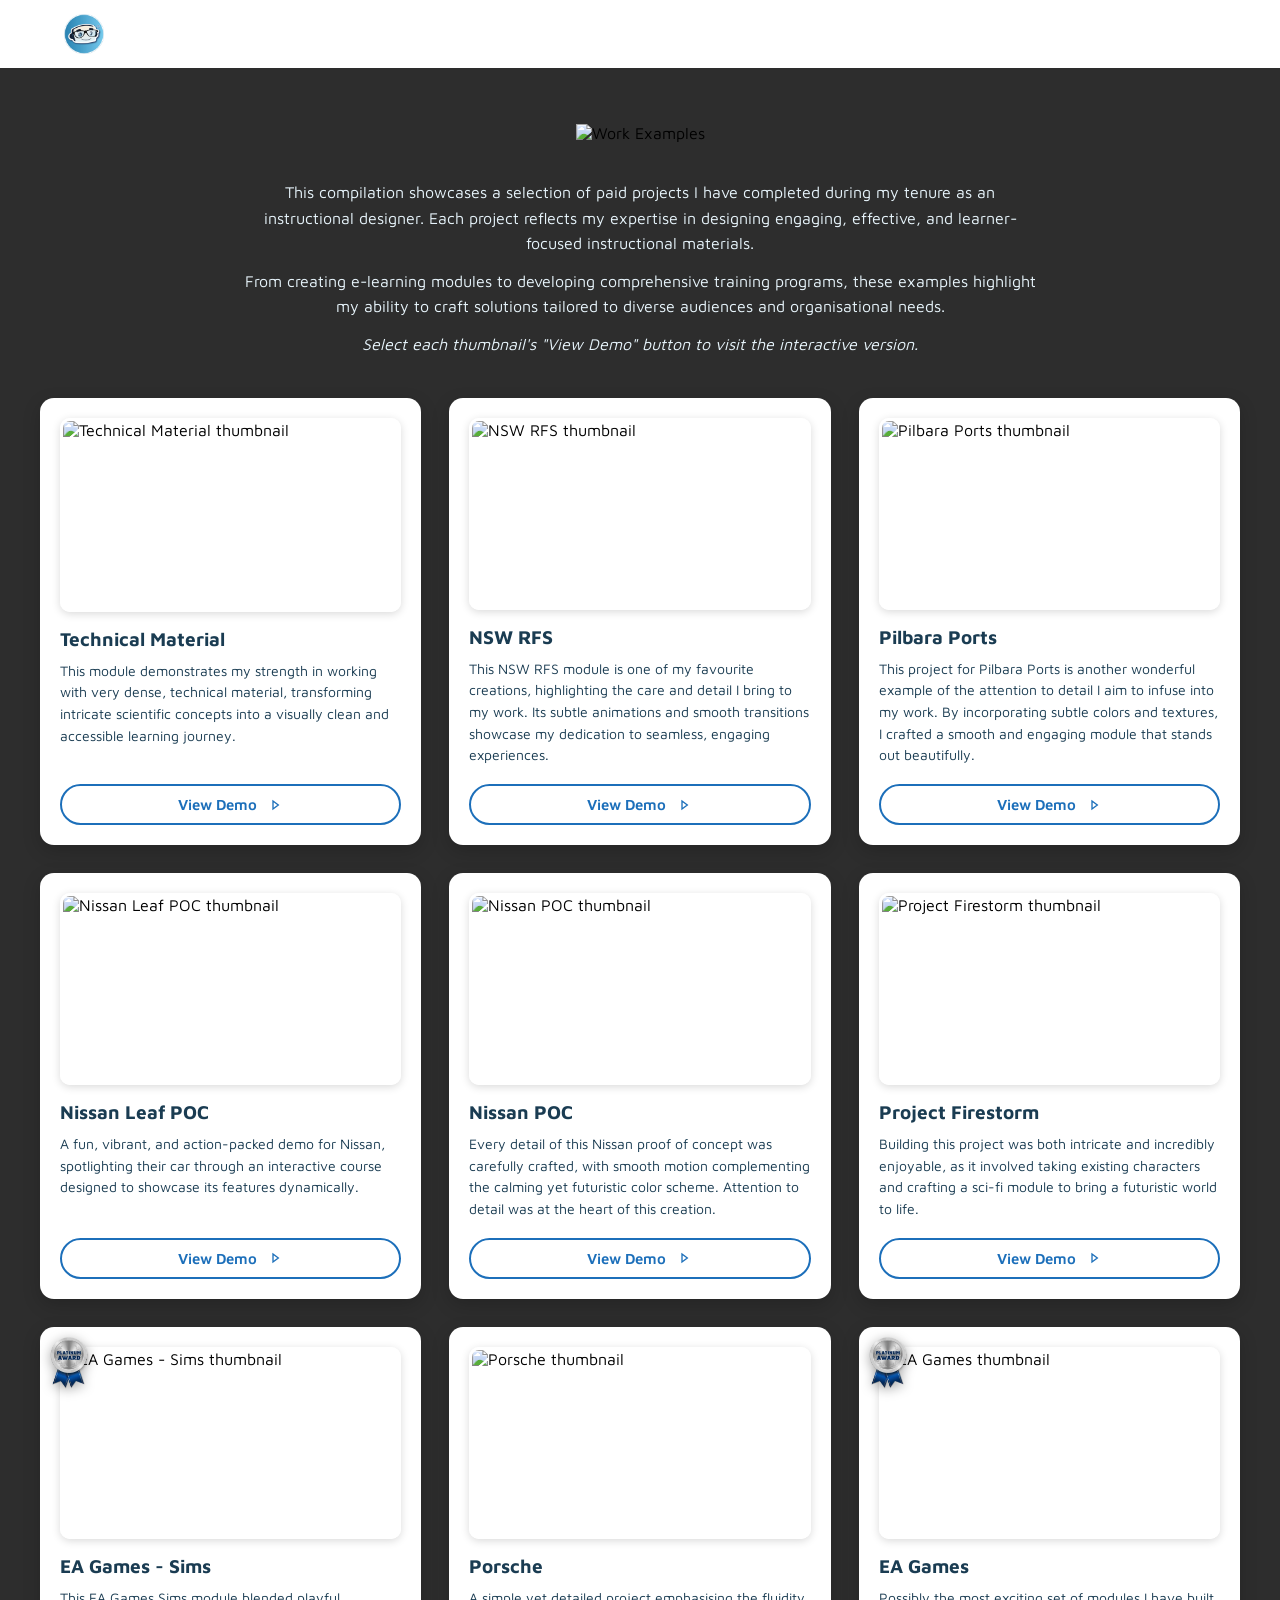
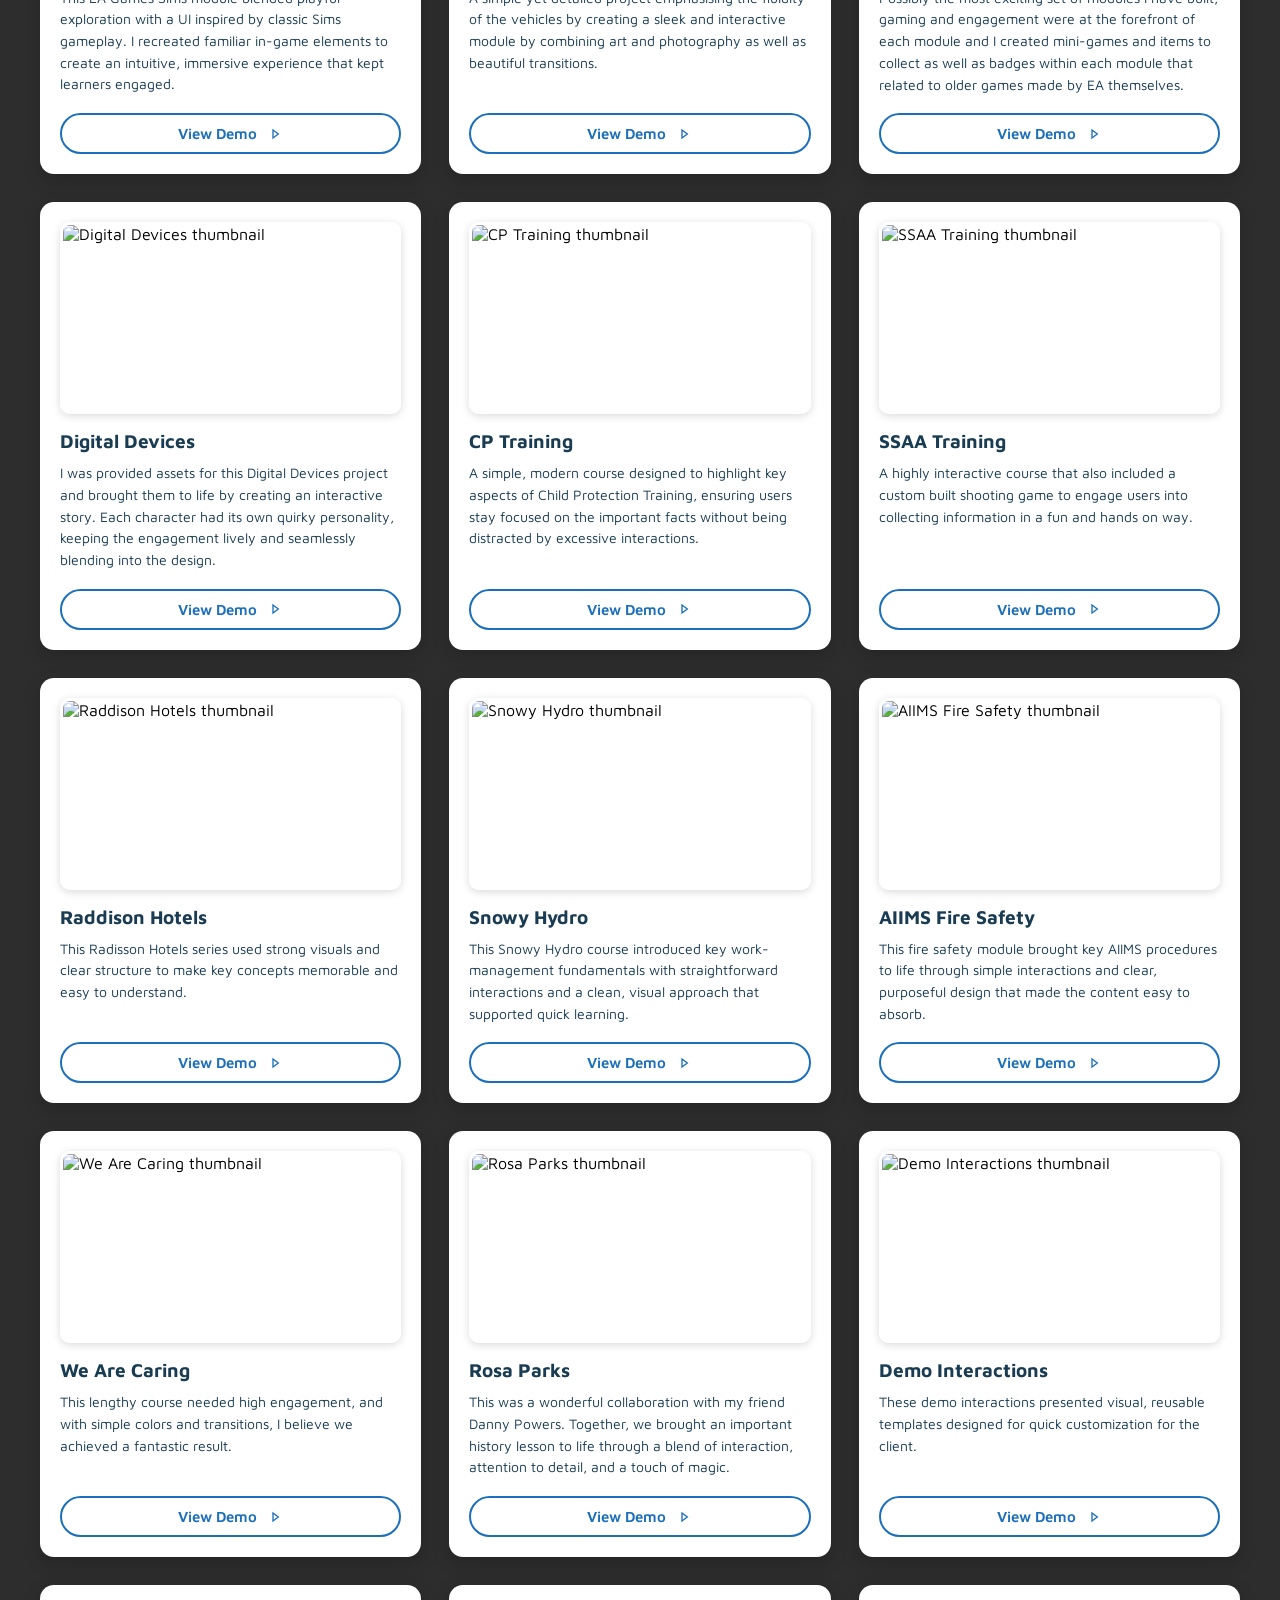
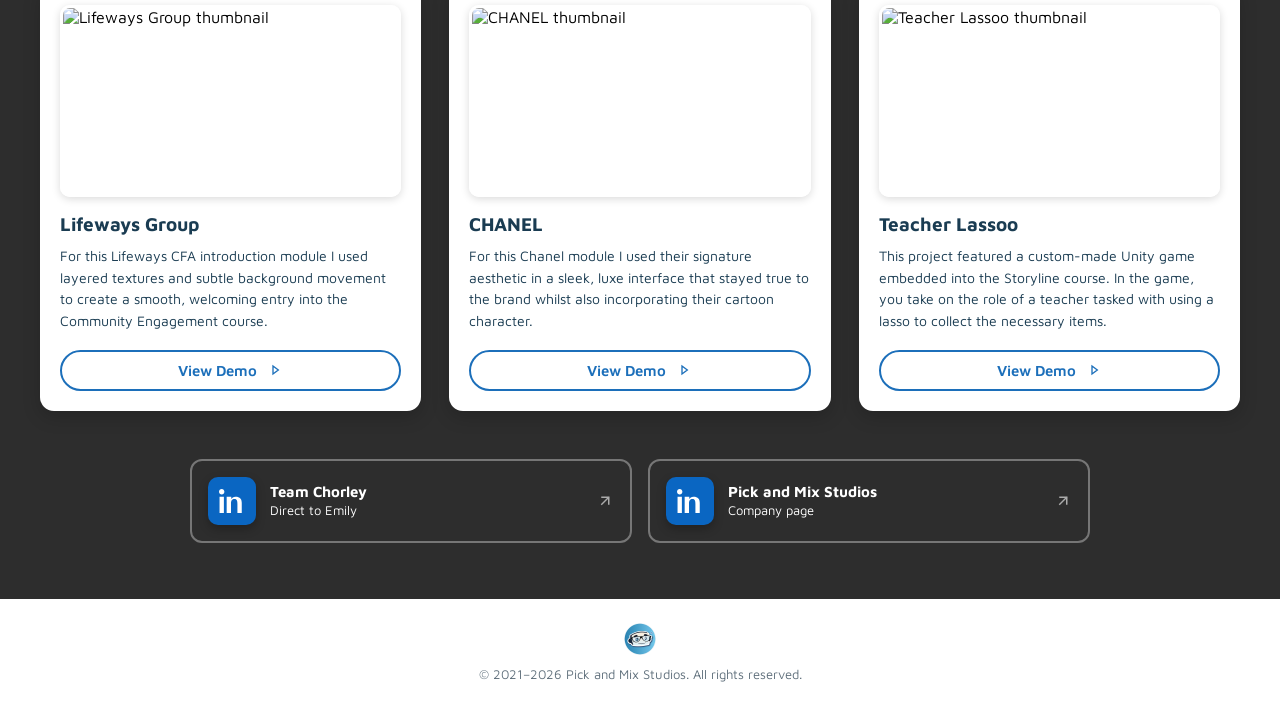
==== commit 1b8a04c8: "New robot logo (Tiny Bytes blue) on every page, favicon and share image; Side quests section on home" ====
--- a/examples/index.html
+++ b/examples/index.html
@@ -6,7 +6,7 @@
 <meta name="robots" content="noindex, nofollow">
 <title>Examples | Pick and Mix Studios</title>
 <meta name="description" content="A showcase of paid instructional design projects by Pick and Mix Studios, spanning e-learning modules, training programs, and interactive demos for clients including NSW RFS, EA Games, Porsche, Nissan, and CHANEL.">
-<link rel="icon" href="https://articulateusercontent.com/review/uploads/ugUqJFrIpYsqEMSrorVDC6SvTa5wPIBZ/TimoLd1X/assets/cropped-Icon%402x.png">
+<link rel="icon" href="../assets/img/robot-favicon.png" type="image/png">
 <link rel="preconnect" href="https://fonts.googleapis.com">
 <link rel="preconnect" href="https://fonts.gstatic.com" crossorigin>
 <link href="https://fonts.googleapis.com/css2?family=Maven+Pro:wght@500;600;700&display=swap" rel="stylesheet">
@@ -1167,7 +1167,7 @@
 <header class="tc-header-wrap">
   <div class="tc-header">
     <a href="https://pickandmixstudios.com/" class="tc-logo">
-      <img src="https://articulateusercontent.com/review/uploads/ugUqJFrIpYsqEMSrorVDC6SvTa5wPIBZ/TimoLd1X/assets/cropped-Icon%402x.png" alt="Pick and Mix Studios home" width="512" height="512">
+      <img src="../assets/img/robot-logo.webp" alt="Pick and Mix Studios home" width="512" height="512">
     </a>
   </div>
 </header>
@@ -1506,7 +1506,7 @@
 </main>
 
 <footer class="tc-footer">
-  <img src="https://articulateusercontent.com/review/uploads/ugUqJFrIpYsqEMSrorVDC6SvTa5wPIBZ/TimoLd1X/assets/cropped-Icon%402x.png" alt="" width="512" height="512" loading="lazy">
+  <img src="../assets/img/robot-logo.webp" alt="" width="512" height="512" loading="lazy">
   <p>&copy; 2021&ndash;2026 Pick and Mix Studios. All rights reserved.</p>
 </footer>
 
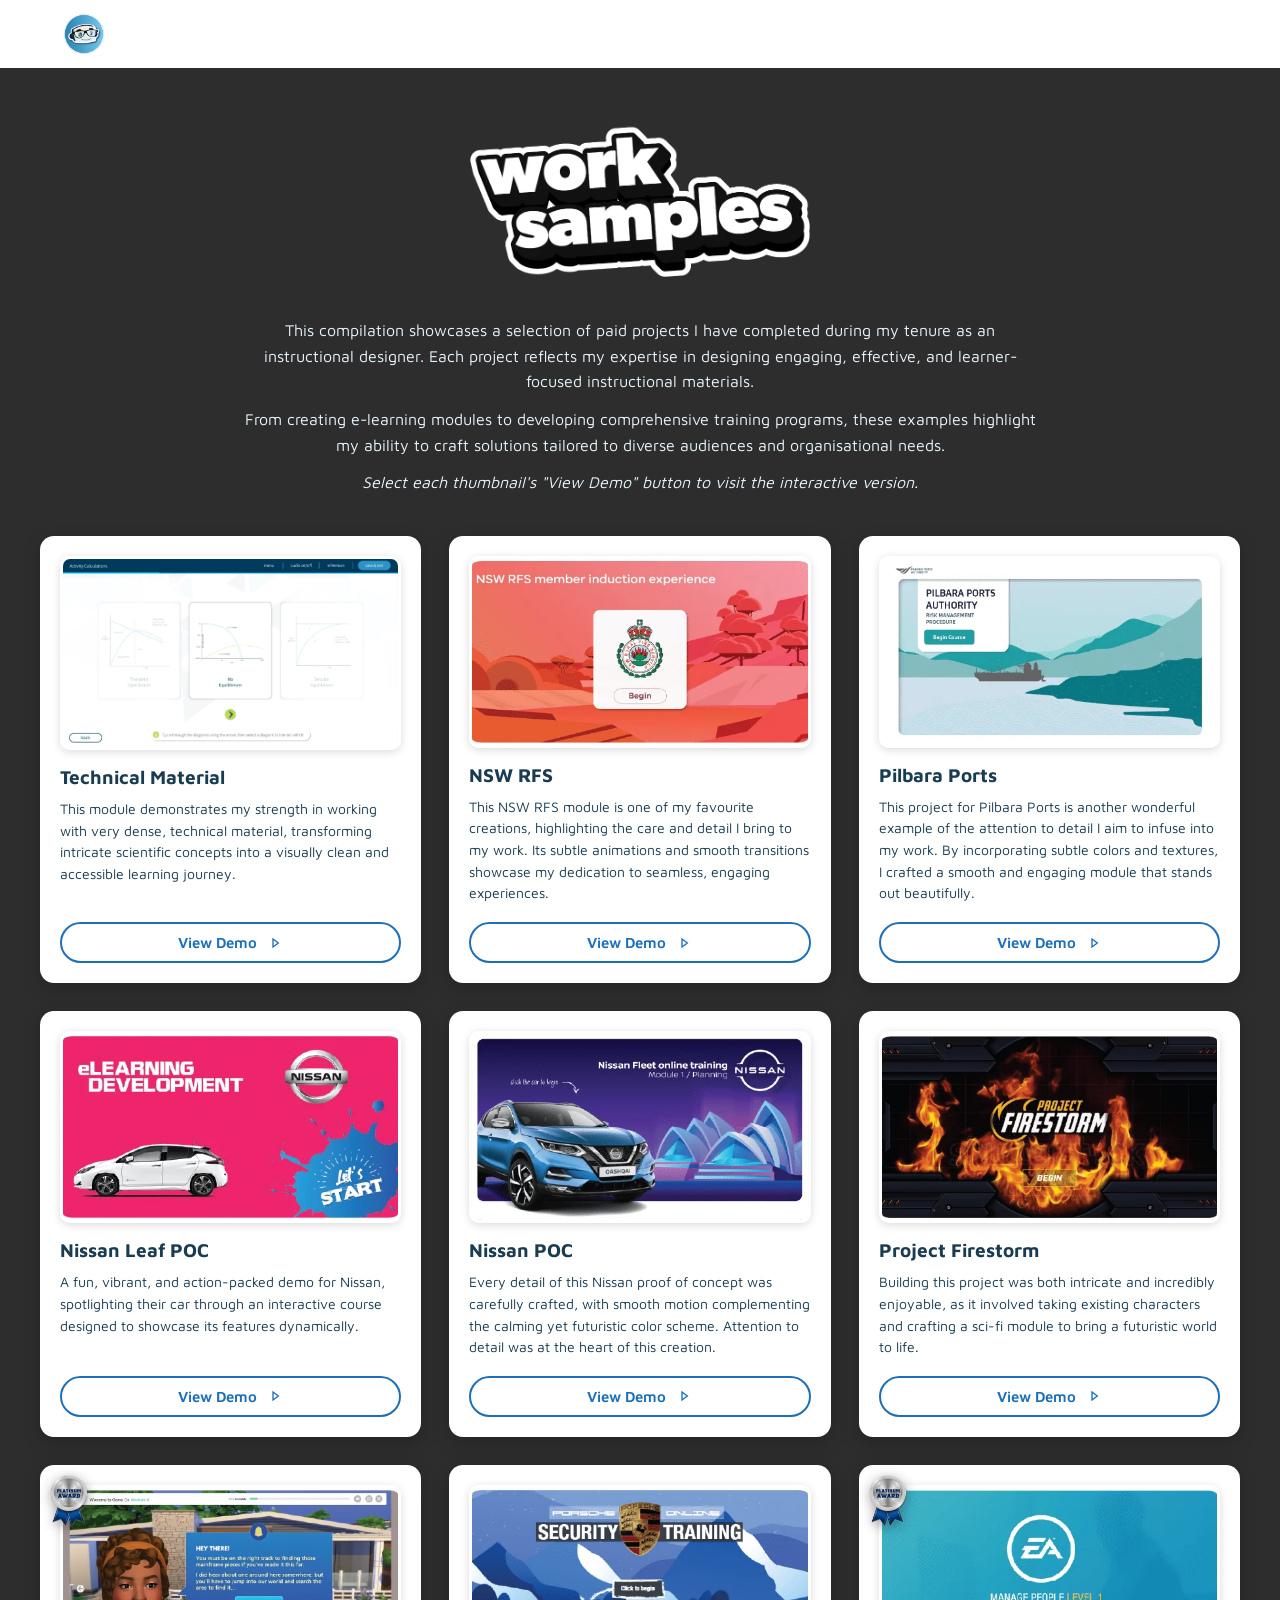
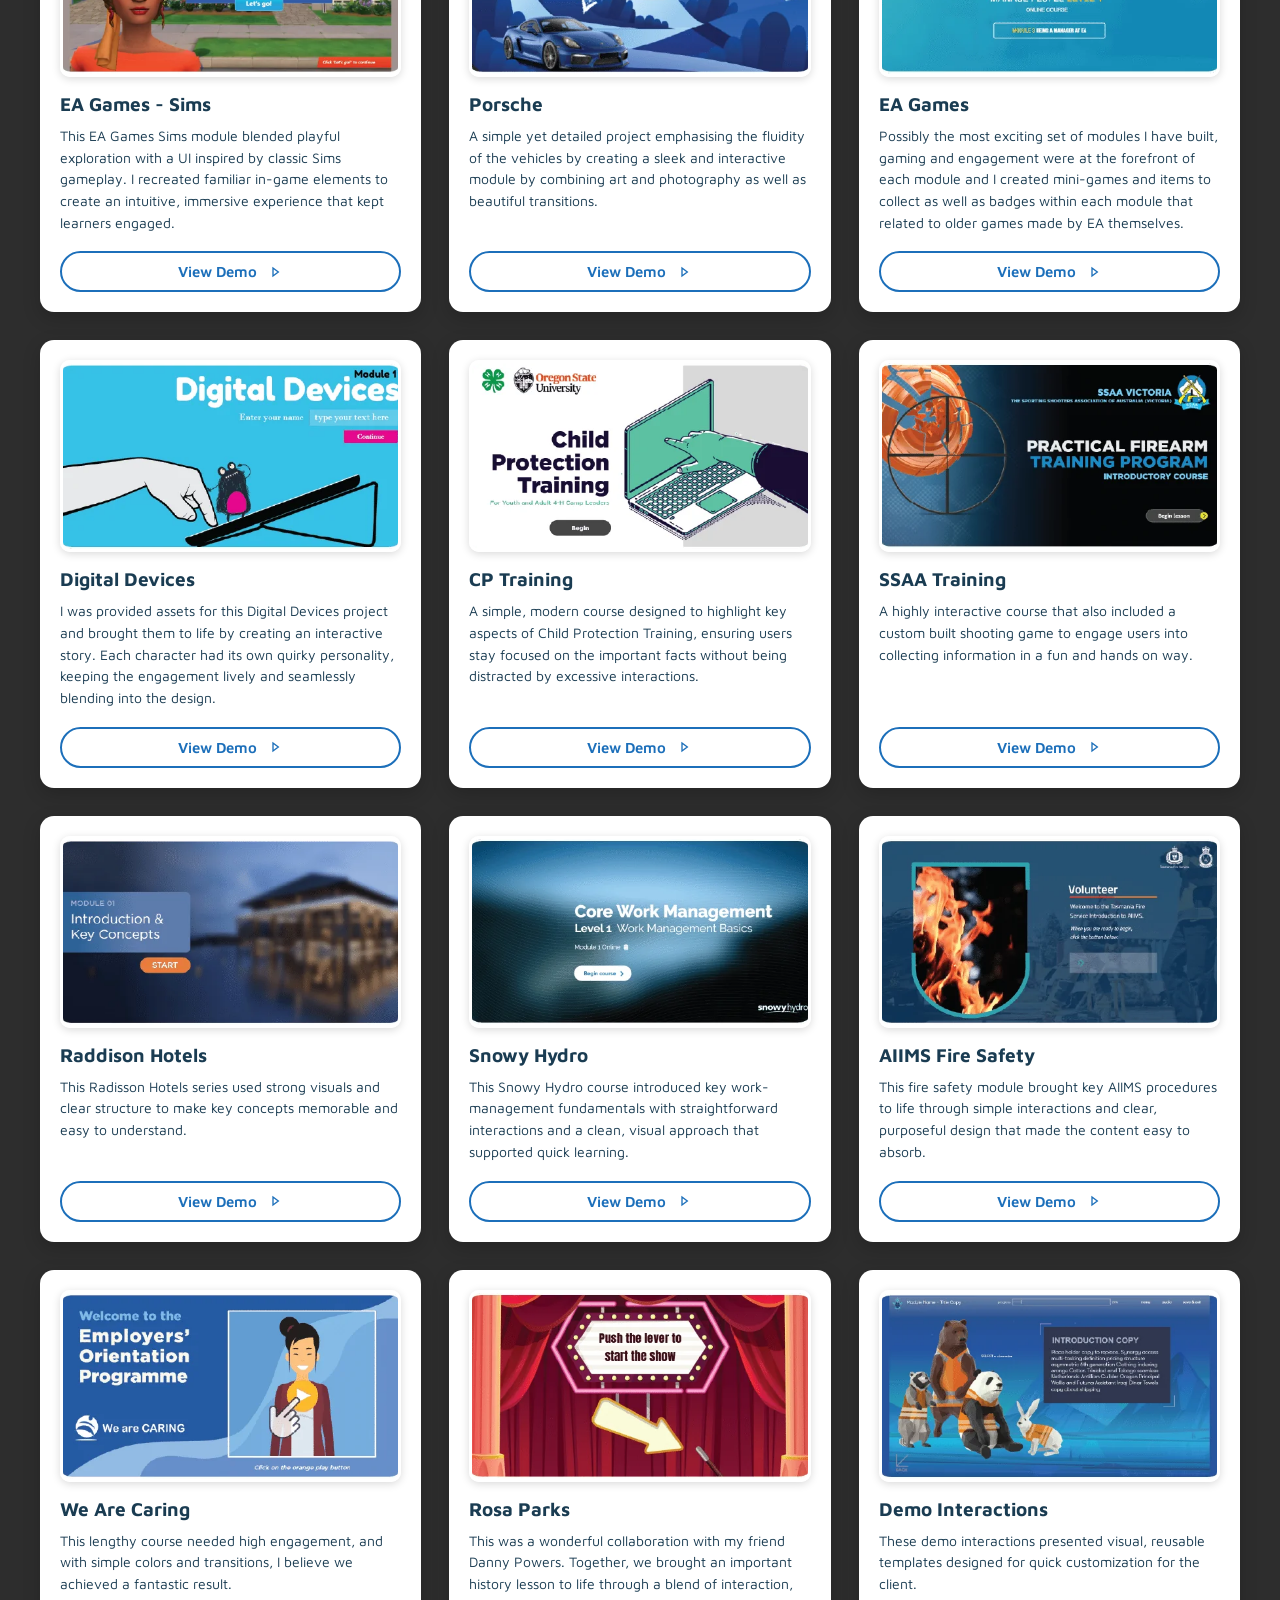
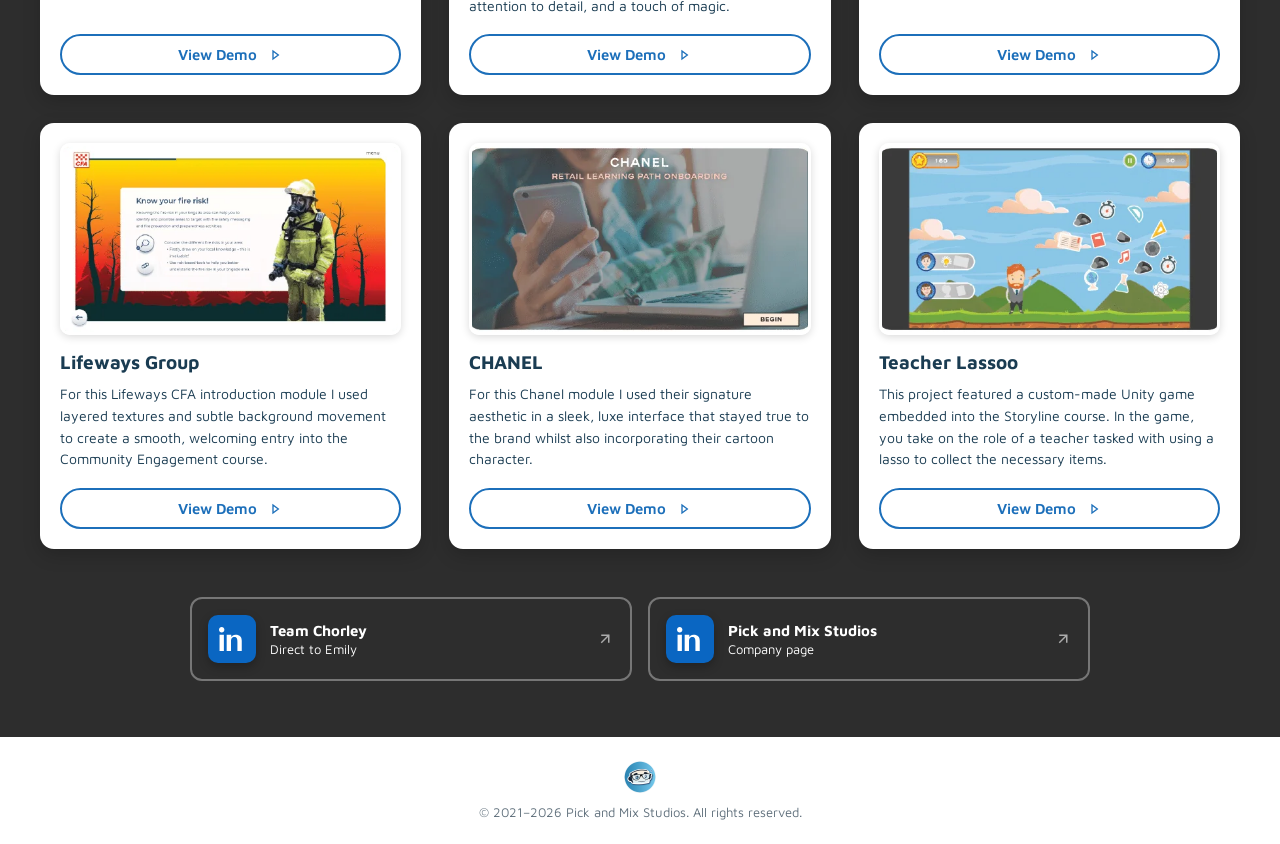
==== commit 7e8a4071: "Host all site images on pickandmixstudios.com (65 images moved off Review 360, converted to WebP: 12" ====
--- a/examples/index.html
+++ b/examples/index.html
@@ -1176,7 +1176,7 @@
 <div class="tc-examples-wrap">
   <div class="tc-examples-intro">
     <h1 class="tc-page-heading">
-      <img src="https://articulateusercontent.com/review/uploads/ugUqJFrIpYsqEMSrorVDC6SvTa5wPIBZ/GxOIRES4/assets/work-examples.png" alt="Work Examples" width="748" height="337">
+      <img src="../assets/img/site/work-examples.webp" alt="Work Examples" width="748" height="337">
     </h1>
     <p>This compilation showcases a selection of paid projects I have completed during my tenure as an instructional designer. Each project reflects my expertise in designing engaging, effective, and learner-focused instructional materials.</p>
     <p>From creating e-learning modules to developing comprehensive training programs, these examples highlight my ability to craft solutions tailored to diverse audiences and organisational needs.</p>
@@ -1187,7 +1187,7 @@
     <div class="tc-example-card">
       <div class="tc-example-image">
         <div class="tc-example-image-inner">
-          <img src="https://articulateusercontent.com/review/uploads/ugUqJFrIpYsqEMSrorVDC6SvTa5wPIBZ/GxOIRES4/assets/SoCo3.PNG" alt="Technical Material thumbnail" loading="lazy" width="1517" height="851">
+          <img src="../assets/img/site/soco3.webp" alt="Technical Material thumbnail" loading="lazy" width="1517" height="851">
         </div>
       </div>
       <h2>Technical Material</h2>
@@ -1201,7 +1201,7 @@
     <div class="tc-example-card">
       <div class="tc-example-image">
         <div class="tc-example-image-inner">
-          <img src="https://articulateusercontent.com/review/uploads/ugUqJFrIpYsqEMSrorVDC6SvTa5wPIBZ/GxOIRES4/assets/NSW.png" alt="NSW RFS thumbnail" loading="lazy" width="546" height="284">
+          <img src="../assets/img/site/nsw.webp" alt="NSW RFS thumbnail" loading="lazy" width="546" height="284">
         </div>
       </div>
       <h2>NSW RFS</h2>
@@ -1215,7 +1215,7 @@
     <div class="tc-example-card">
       <div class="tc-example-image">
         <div class="tc-example-image-inner">
-          <img src="https://articulateusercontent.com/review/uploads/ugUqJFrIpYsqEMSrorVDC6SvTa5wPIBZ/GxOIRES4/assets/Pilbara.png" alt="Pilbara Ports thumbnail" loading="lazy" width="542" height="281">
+          <img src="../assets/img/site/pilbara.webp" alt="Pilbara Ports thumbnail" loading="lazy" width="542" height="281">
         </div>
       </div>
       <h2>Pilbara Ports</h2>
@@ -1229,7 +1229,7 @@
     <div class="tc-example-card">
       <div class="tc-example-image">
         <div class="tc-example-image-inner">
-          <img src="https://articulateusercontent.com/review/uploads/ugUqJFrIpYsqEMSrorVDC6SvTa5wPIBZ/GxOIRES4/assets/Nissan.png" alt="Nissan Leaf POC thumbnail" loading="lazy" width="546" height="284">
+          <img src="../assets/img/site/nissan.webp" alt="Nissan Leaf POC thumbnail" loading="lazy" width="546" height="284">
         </div>
       </div>
       <h2>Nissan Leaf POC</h2>
@@ -1243,7 +1243,7 @@
     <div class="tc-example-card">
       <div class="tc-example-image">
         <div class="tc-example-image-inner">
-          <img src="https://articulateusercontent.com/review/uploads/ugUqJFrIpYsqEMSrorVDC6SvTa5wPIBZ/GxOIRES4/assets/Nissan-2.png" alt="Nissan POC thumbnail" loading="lazy" width="546" height="284">
+          <img src="../assets/img/site/nissan-2.webp" alt="Nissan POC thumbnail" loading="lazy" width="546" height="284">
         </div>
       </div>
       <h2>Nissan POC</h2>
@@ -1257,7 +1257,7 @@
     <div class="tc-example-card">
       <div class="tc-example-image">
         <div class="tc-example-image-inner">
-          <img src="https://articulateusercontent.com/review/uploads/ugUqJFrIpYsqEMSrorVDC6SvTa5wPIBZ/GxOIRES4/assets/Project-Firestorm.png" alt="Project Firestorm thumbnail" loading="lazy" width="545" height="284">
+          <img src="../assets/img/site/project-firestorm.webp" alt="Project Firestorm thumbnail" loading="lazy" width="545" height="284">
         </div>
       </div>
       <h2>Project Firestorm</h2>
@@ -1271,7 +1271,7 @@
     <div class="tc-example-card">
       <div class="tc-example-image">
         <div class="tc-example-image-inner">
-          <img src="https://articulateusercontent.com/review/uploads/ugUqJFrIpYsqEMSrorVDC6SvTa5wPIBZ/GxOIRES4/assets/EA-Sims.png" alt="EA Games - Sims thumbnail" loading="lazy" width="546" height="284">
+          <img src="../assets/img/site/ea-sims.webp" alt="EA Games - Sims thumbnail" loading="lazy" width="546" height="284">
         </div>
         <img class="tc-example-badge" src="../assets/img/award-platinum.webp" width="150" height="200" alt="Platinum award winner, LearnX LIVE! Awards" loading="lazy">
       </div>
@@ -1286,7 +1286,7 @@
     <div class="tc-example-card">
       <div class="tc-example-image">
         <div class="tc-example-image-inner">
-          <img src="https://articulateusercontent.com/review/uploads/ugUqJFrIpYsqEMSrorVDC6SvTa5wPIBZ/GxOIRES4/assets/Porche.png" alt="Porsche thumbnail" loading="lazy" width="546" height="284">
+          <img src="../assets/img/site/porche.webp" alt="Porsche thumbnail" loading="lazy" width="546" height="284">
         </div>
       </div>
       <h2>Porsche</h2>
@@ -1300,7 +1300,7 @@
     <div class="tc-example-card">
       <div class="tc-example-image">
         <div class="tc-example-image-inner">
-          <img src="https://articulateusercontent.com/review/uploads/ugUqJFrIpYsqEMSrorVDC6SvTa5wPIBZ/GxOIRES4/assets/EA-Games.png" alt="EA Games thumbnail" loading="lazy" width="546" height="285">
+          <img src="../assets/img/site/ea-games.webp" alt="EA Games thumbnail" loading="lazy" width="546" height="285">
         </div>
         <img class="tc-example-badge" src="../assets/img/award-platinum.webp" width="150" height="200" alt="Platinum award winner, LearnX LIVE! Awards" loading="lazy">
       </div>
@@ -1315,7 +1315,7 @@
     <div class="tc-example-card">
       <div class="tc-example-image">
         <div class="tc-example-image-inner">
-          <img src="https://articulateusercontent.com/review/uploads/ugUqJFrIpYsqEMSrorVDC6SvTa5wPIBZ/GxOIRES4/assets/Monsters.png" alt="Digital Devices thumbnail" loading="lazy" width="545" height="284">
+          <img src="../assets/img/site/monsters.webp" alt="Digital Devices thumbnail" loading="lazy" width="545" height="284">
         </div>
       </div>
       <h2>Digital Devices</h2>
@@ -1329,7 +1329,7 @@
     <div class="tc-example-card">
       <div class="tc-example-image">
         <div class="tc-example-image-inner">
-          <img src="https://articulateusercontent.com/review/uploads/ugUqJFrIpYsqEMSrorVDC6SvTa5wPIBZ/GxOIRES4/assets/OSU.png" alt="CP Training thumbnail" loading="lazy" width="546" height="284">
+          <img src="../assets/img/site/osu.webp" alt="CP Training thumbnail" loading="lazy" width="546" height="284">
         </div>
       </div>
       <h2>CP Training</h2>
@@ -1343,7 +1343,7 @@
     <div class="tc-example-card">
       <div class="tc-example-image">
         <div class="tc-example-image-inner">
-          <img src="https://articulateusercontent.com/review/uploads/ugUqJFrIpYsqEMSrorVDC6SvTa5wPIBZ/GxOIRES4/assets/SSAA.png" alt="SSAA Training thumbnail" loading="lazy" width="546" height="284">
+          <img src="../assets/img/site/ssaa.webp" alt="SSAA Training thumbnail" loading="lazy" width="546" height="284">
         </div>
       </div>
       <h2>SSAA Training</h2>
@@ -1357,7 +1357,7 @@
     <div class="tc-example-card">
       <div class="tc-example-image">
         <div class="tc-example-image-inner">
-          <img src="https://articulateusercontent.com/review/uploads/ugUqJFrIpYsqEMSrorVDC6SvTa5wPIBZ/GxOIRES4/assets/RHG.png" alt="Raddison Hotels thumbnail" loading="lazy" width="545" height="284">
+          <img src="../assets/img/site/rhg.webp" alt="Raddison Hotels thumbnail" loading="lazy" width="545" height="284">
         </div>
       </div>
       <h2>Raddison Hotels</h2>
@@ -1371,7 +1371,7 @@
     <div class="tc-example-card">
       <div class="tc-example-image">
         <div class="tc-example-image-inner">
-          <img src="https://articulateusercontent.com/review/uploads/ugUqJFrIpYsqEMSrorVDC6SvTa5wPIBZ/GxOIRES4/assets/SnowyHydro.png" alt="Snowy Hydro thumbnail" loading="lazy" width="545" height="284">
+          <img src="../assets/img/site/snowyhydro.webp" alt="Snowy Hydro thumbnail" loading="lazy" width="545" height="284">
         </div>
       </div>
       <h2>Snowy Hydro</h2>
@@ -1385,7 +1385,7 @@
     <div class="tc-example-card">
       <div class="tc-example-image">
         <div class="tc-example-image-inner">
-          <img src="https://articulateusercontent.com/review/uploads/ugUqJFrIpYsqEMSrorVDC6SvTa5wPIBZ/GxOIRES4/assets/AIMS.png" alt="AIIMS Fire Safety thumbnail" loading="lazy" width="546" height="284">
+          <img src="../assets/img/site/aims.webp" alt="AIIMS Fire Safety thumbnail" loading="lazy" width="546" height="284">
         </div>
       </div>
       <h2>AIIMS Fire Safety</h2>
@@ -1399,7 +1399,7 @@
     <div class="tc-example-card">
       <div class="tc-example-image">
         <div class="tc-example-image-inner">
-          <img src="https://articulateusercontent.com/review/uploads/ugUqJFrIpYsqEMSrorVDC6SvTa5wPIBZ/GxOIRES4/assets/WAC.png" alt="We Are Caring thumbnail" loading="lazy" width="546" height="284">
+          <img src="../assets/img/site/wac.webp" alt="We Are Caring thumbnail" loading="lazy" width="546" height="284">
         </div>
       </div>
       <h2>We Are Caring</h2>
@@ -1413,7 +1413,7 @@
     <div class="tc-example-card">
       <div class="tc-example-image">
         <div class="tc-example-image-inner">
-          <img src="https://articulateusercontent.com/review/uploads/ugUqJFrIpYsqEMSrorVDC6SvTa5wPIBZ/GxOIRES4/assets/Rosa.png" alt="Rosa Parks thumbnail" loading="lazy" width="546" height="284">
+          <img src="../assets/img/site/rosa.webp" alt="Rosa Parks thumbnail" loading="lazy" width="546" height="284">
         </div>
       </div>
       <h2>Rosa Parks</h2>
@@ -1427,7 +1427,7 @@
     <div class="tc-example-card">
       <div class="tc-example-image">
         <div class="tc-example-image-inner">
-          <img src="https://articulateusercontent.com/review/uploads/ugUqJFrIpYsqEMSrorVDC6SvTa5wPIBZ/GxOIRES4/assets/XPress.png" alt="Demo Interactions thumbnail" loading="lazy" width="545" height="284">
+          <img src="../assets/img/site/xpress.webp" alt="Demo Interactions thumbnail" loading="lazy" width="545" height="284">
         </div>
       </div>
       <h2>Demo Interactions</h2>
@@ -1441,7 +1441,7 @@
     <div class="tc-example-card">
       <div class="tc-example-image">
         <div class="tc-example-image-inner">
-          <img src="https://articulateusercontent.com/review/uploads/ugUqJFrIpYsqEMSrorVDC6SvTa5wPIBZ/GxOIRES4/assets/CFA.png" alt="Lifeways Group thumbnail" loading="lazy" width="546" height="284">
+          <img src="../assets/img/site/cfa.webp" alt="Lifeways Group thumbnail" loading="lazy" width="546" height="284">
         </div>
       </div>
       <h2>Lifeways Group</h2>
@@ -1455,7 +1455,7 @@
     <div class="tc-example-card">
       <div class="tc-example-image">
         <div class="tc-example-image-inner">
-          <img src="https://articulateusercontent.com/review/uploads/ugUqJFrIpYsqEMSrorVDC6SvTa5wPIBZ/GxOIRES4/assets/Chanel.png" alt="CHANEL thumbnail" loading="lazy" width="545" height="284">
+          <img src="../assets/img/site/chanel.webp" alt="CHANEL thumbnail" loading="lazy" width="545" height="284">
         </div>
       </div>
       <h2>CHANEL</h2>
@@ -1469,7 +1469,7 @@
     <div class="tc-example-card">
       <div class="tc-example-image">
         <div class="tc-example-image-inner">
-          <img src="https://articulateusercontent.com/review/uploads/ugUqJFrIpYsqEMSrorVDC6SvTa5wPIBZ/GxOIRES4/assets/Teacher-lassoo-1.png" alt="Teacher Lassoo thumbnail" loading="lazy" width="546" height="284">
+          <img src="../assets/img/site/teacher-lassoo-1.webp" alt="Teacher Lassoo thumbnail" loading="lazy" width="546" height="284">
         </div>
       </div>
       <h2>Teacher Lassoo</h2>
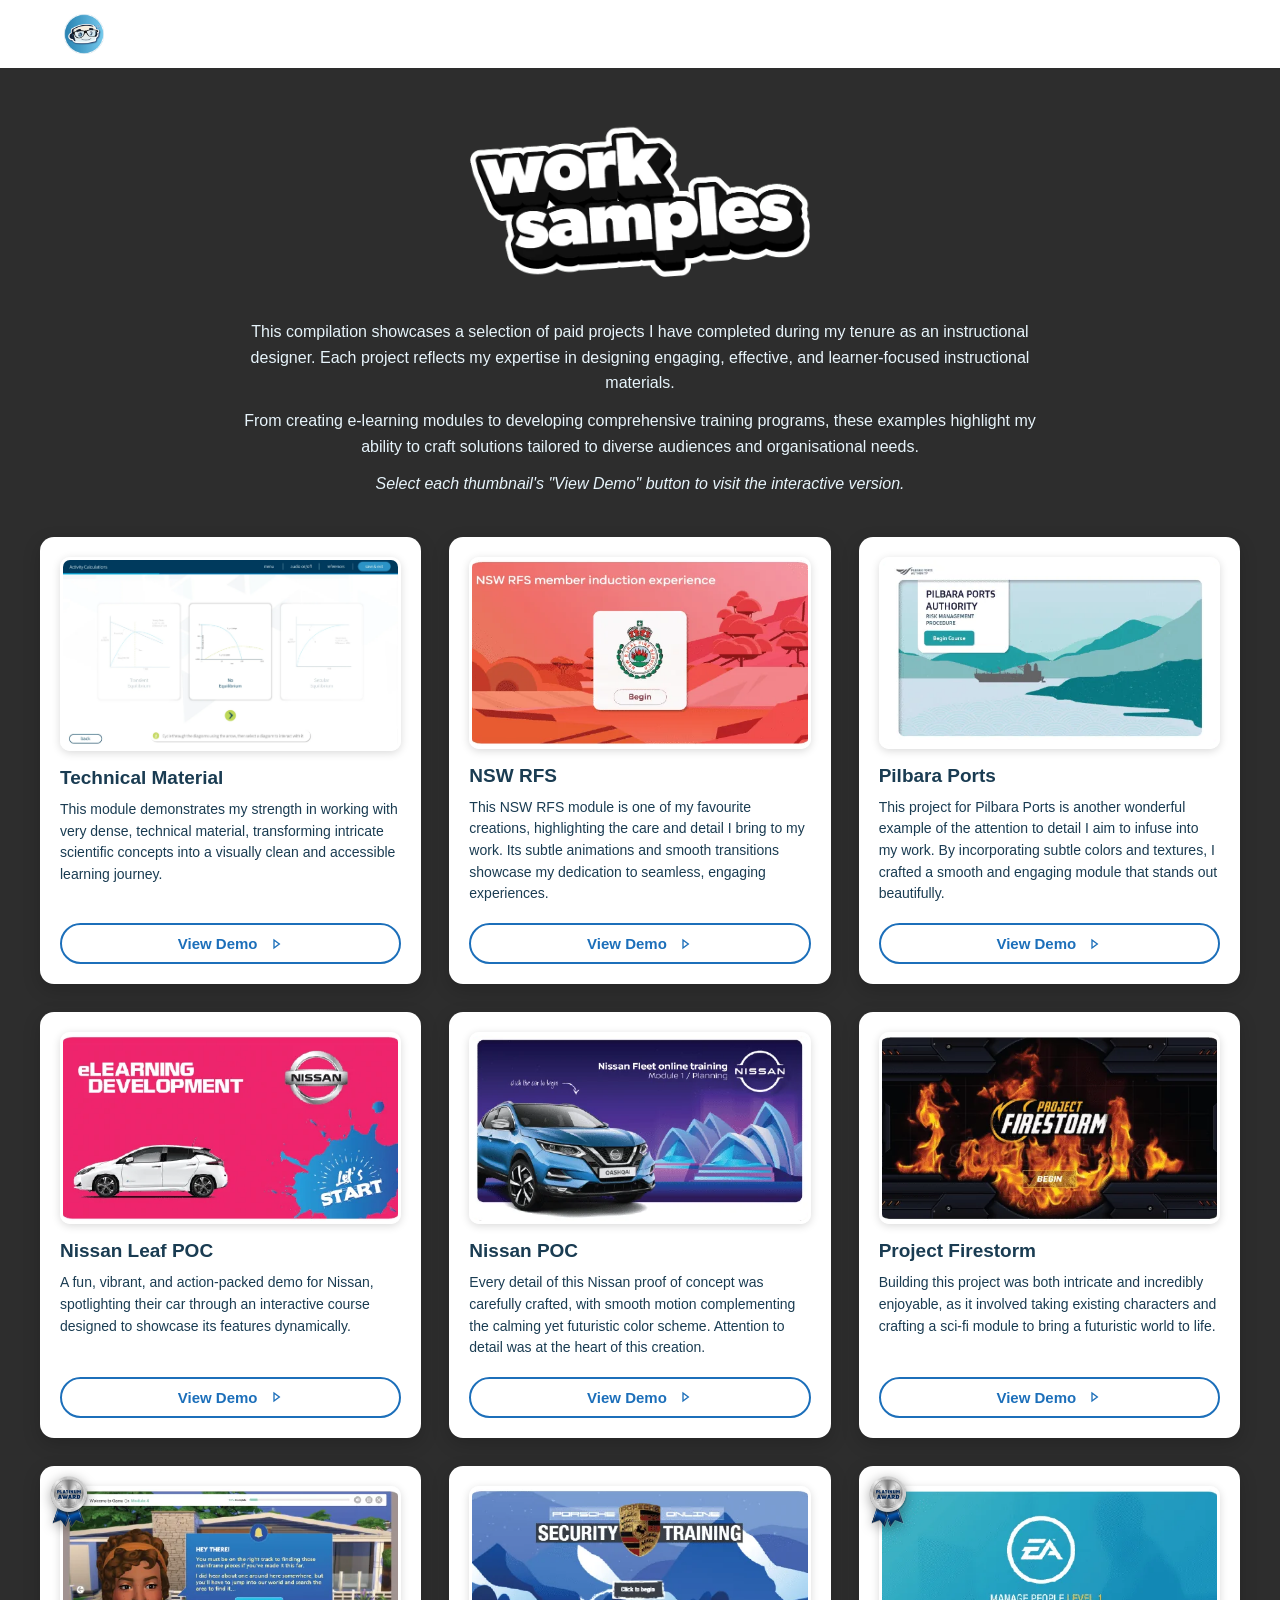
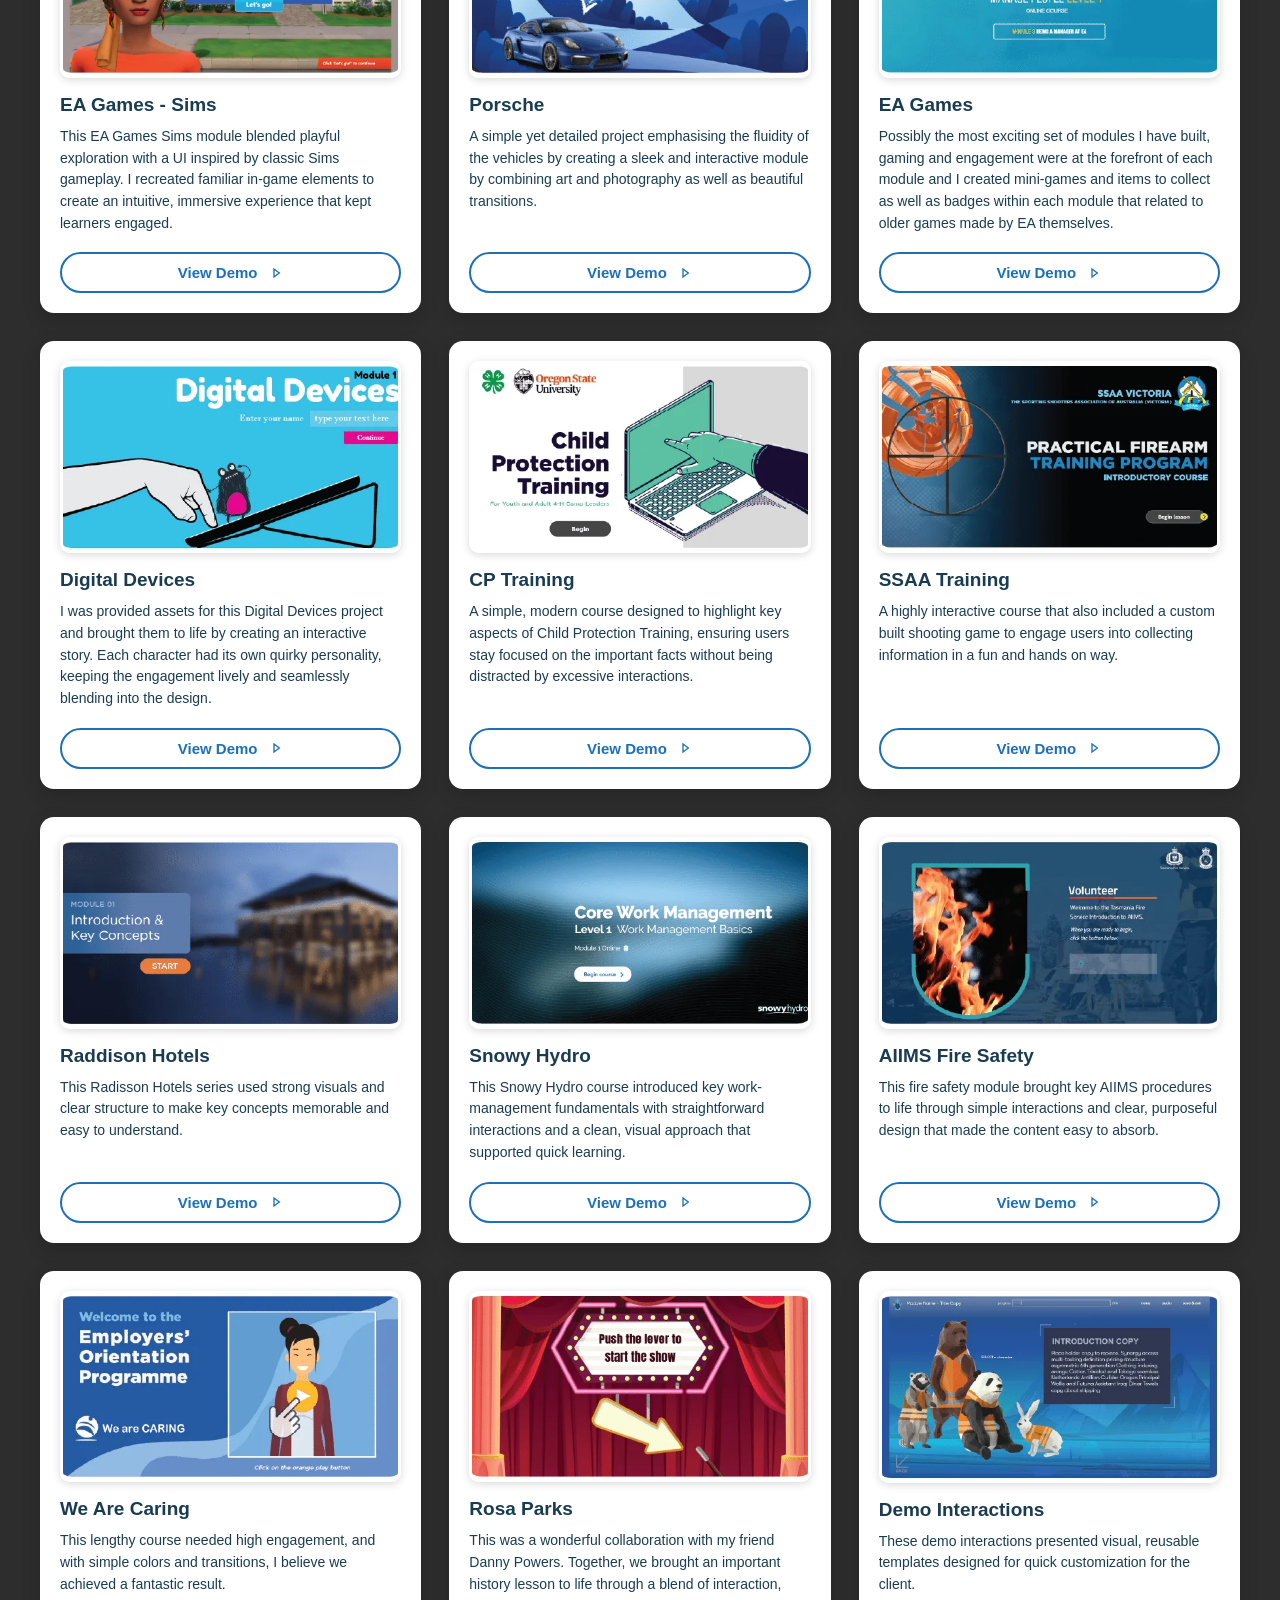
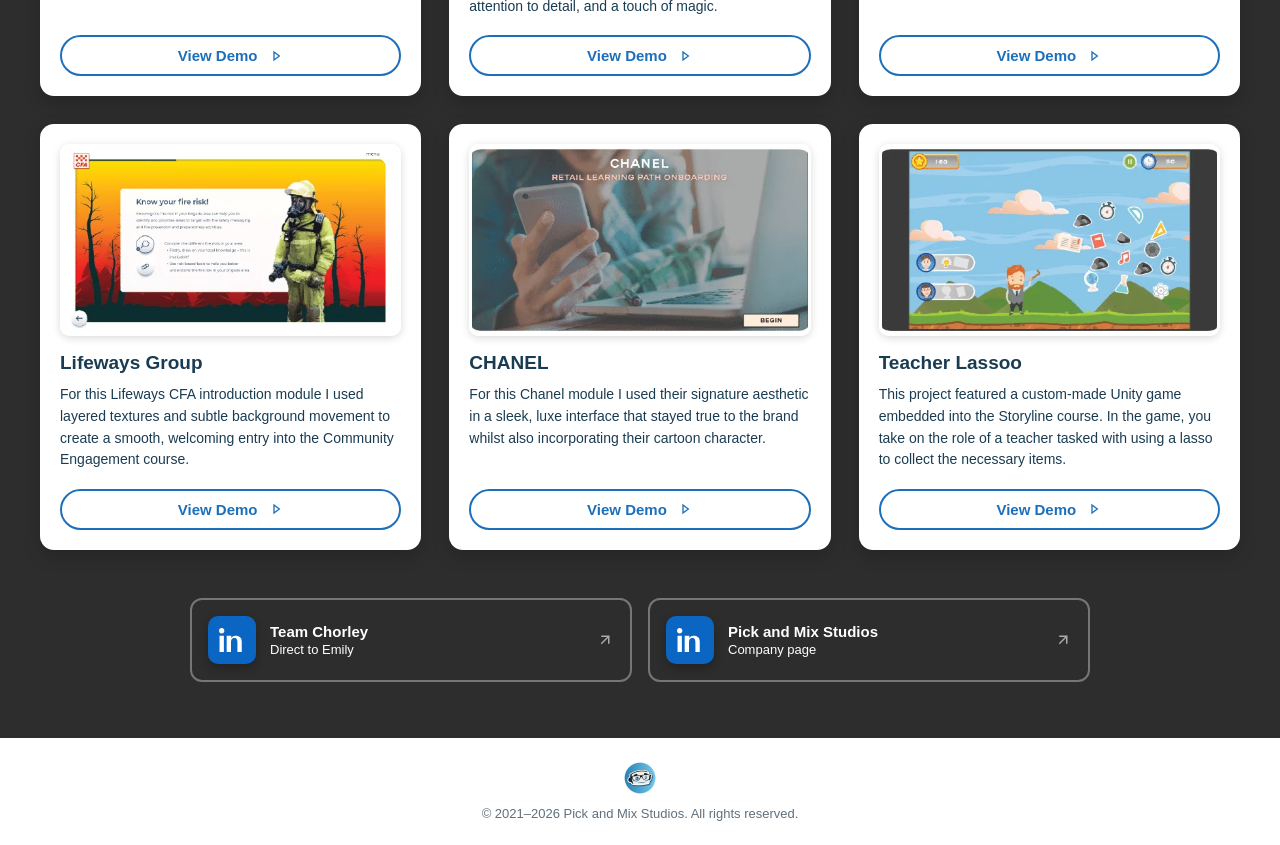
==== commit e8df023b: "Privacy notice and accessibility statement pages, footer links, 1200x630 share banner, fonts hosted " ====
--- a/examples/index.html
+++ b/examples/index.html
@@ -7,9 +7,6 @@
 <title>Examples | Pick and Mix Studios</title>
 <meta name="description" content="A showcase of paid instructional design projects by Pick and Mix Studios, spanning e-learning modules, training programs, and interactive demos for clients including NSW RFS, EA Games, Porsche, Nissan, and CHANEL.">
 <link rel="icon" href="../assets/img/robot-favicon.png" type="image/png">
-<link rel="preconnect" href="https://fonts.googleapis.com">
-<link rel="preconnect" href="https://fonts.gstatic.com" crossorigin>
-<link href="https://fonts.googleapis.com/css2?family=Maven+Pro:wght@500;600;700&display=swap" rel="stylesheet">
 <style>
 /* ==========================================================================
    Pick and Mix Studios — shared site stylesheet
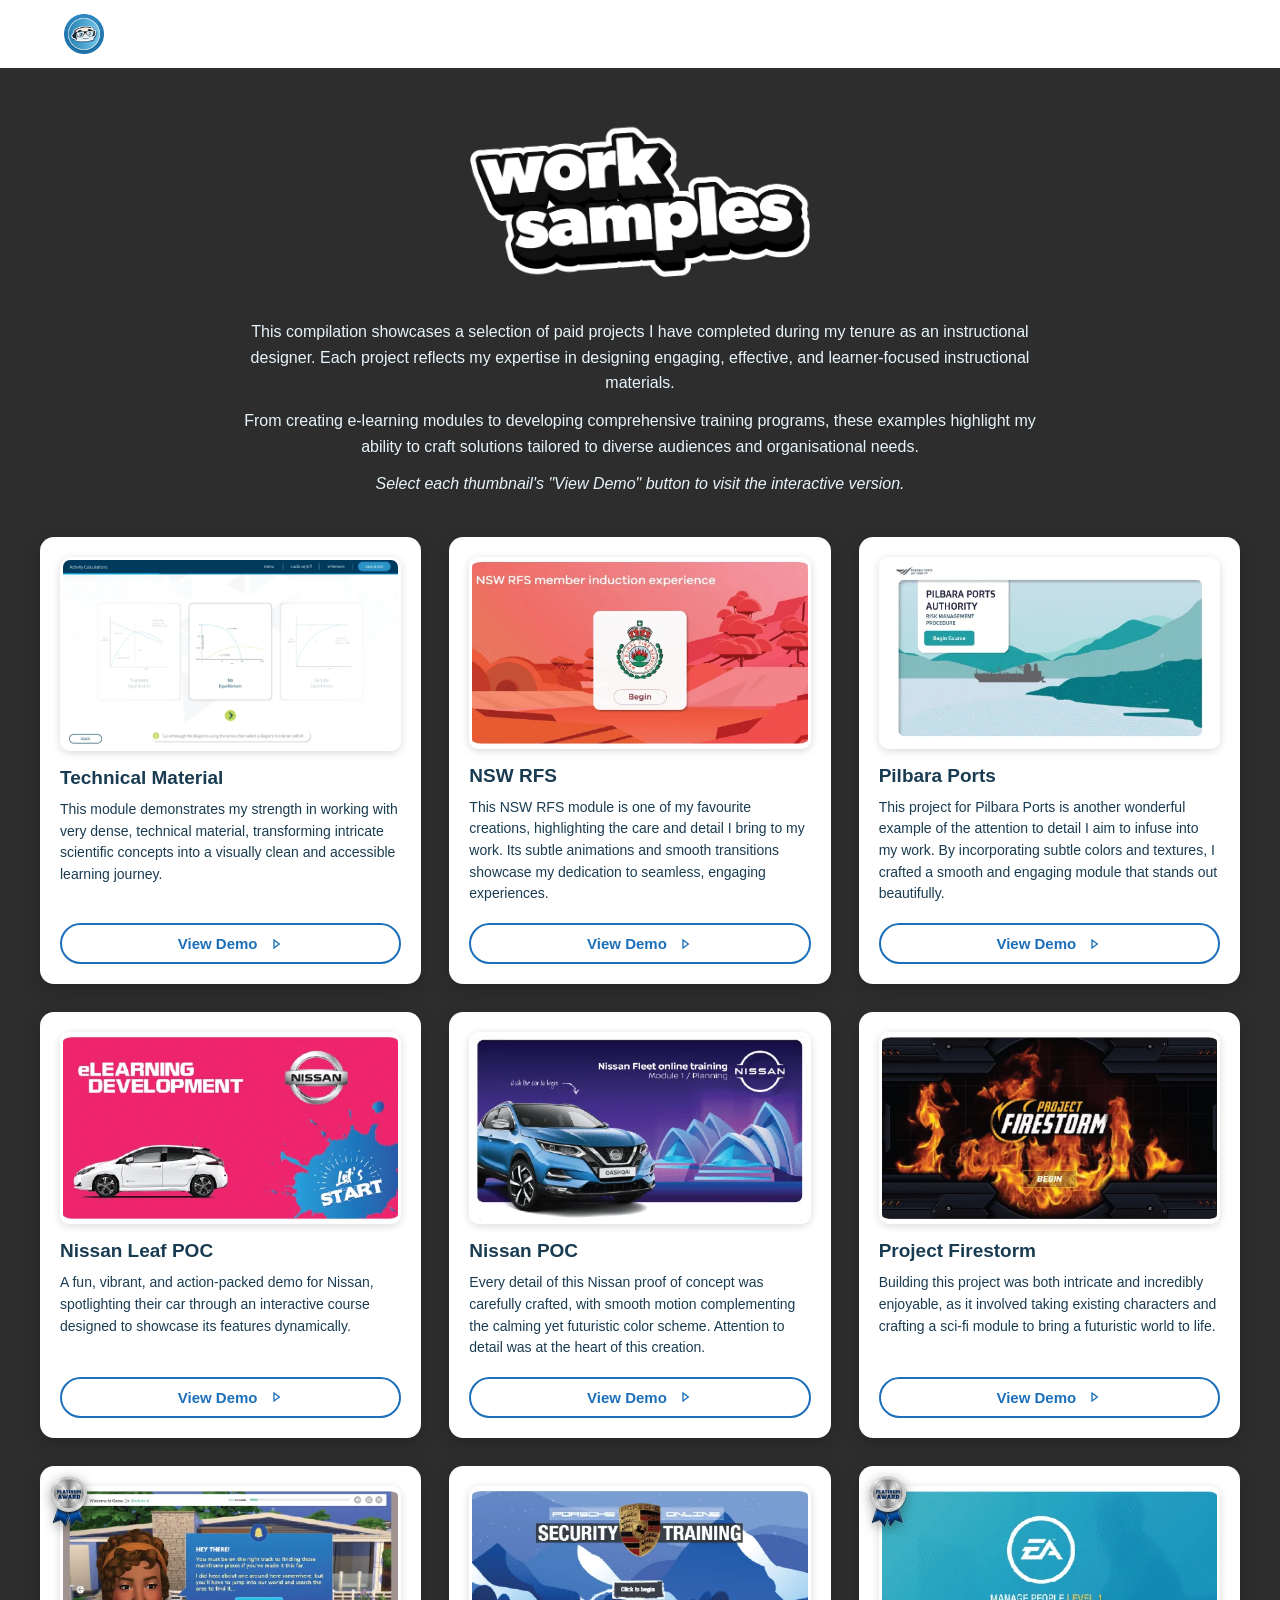
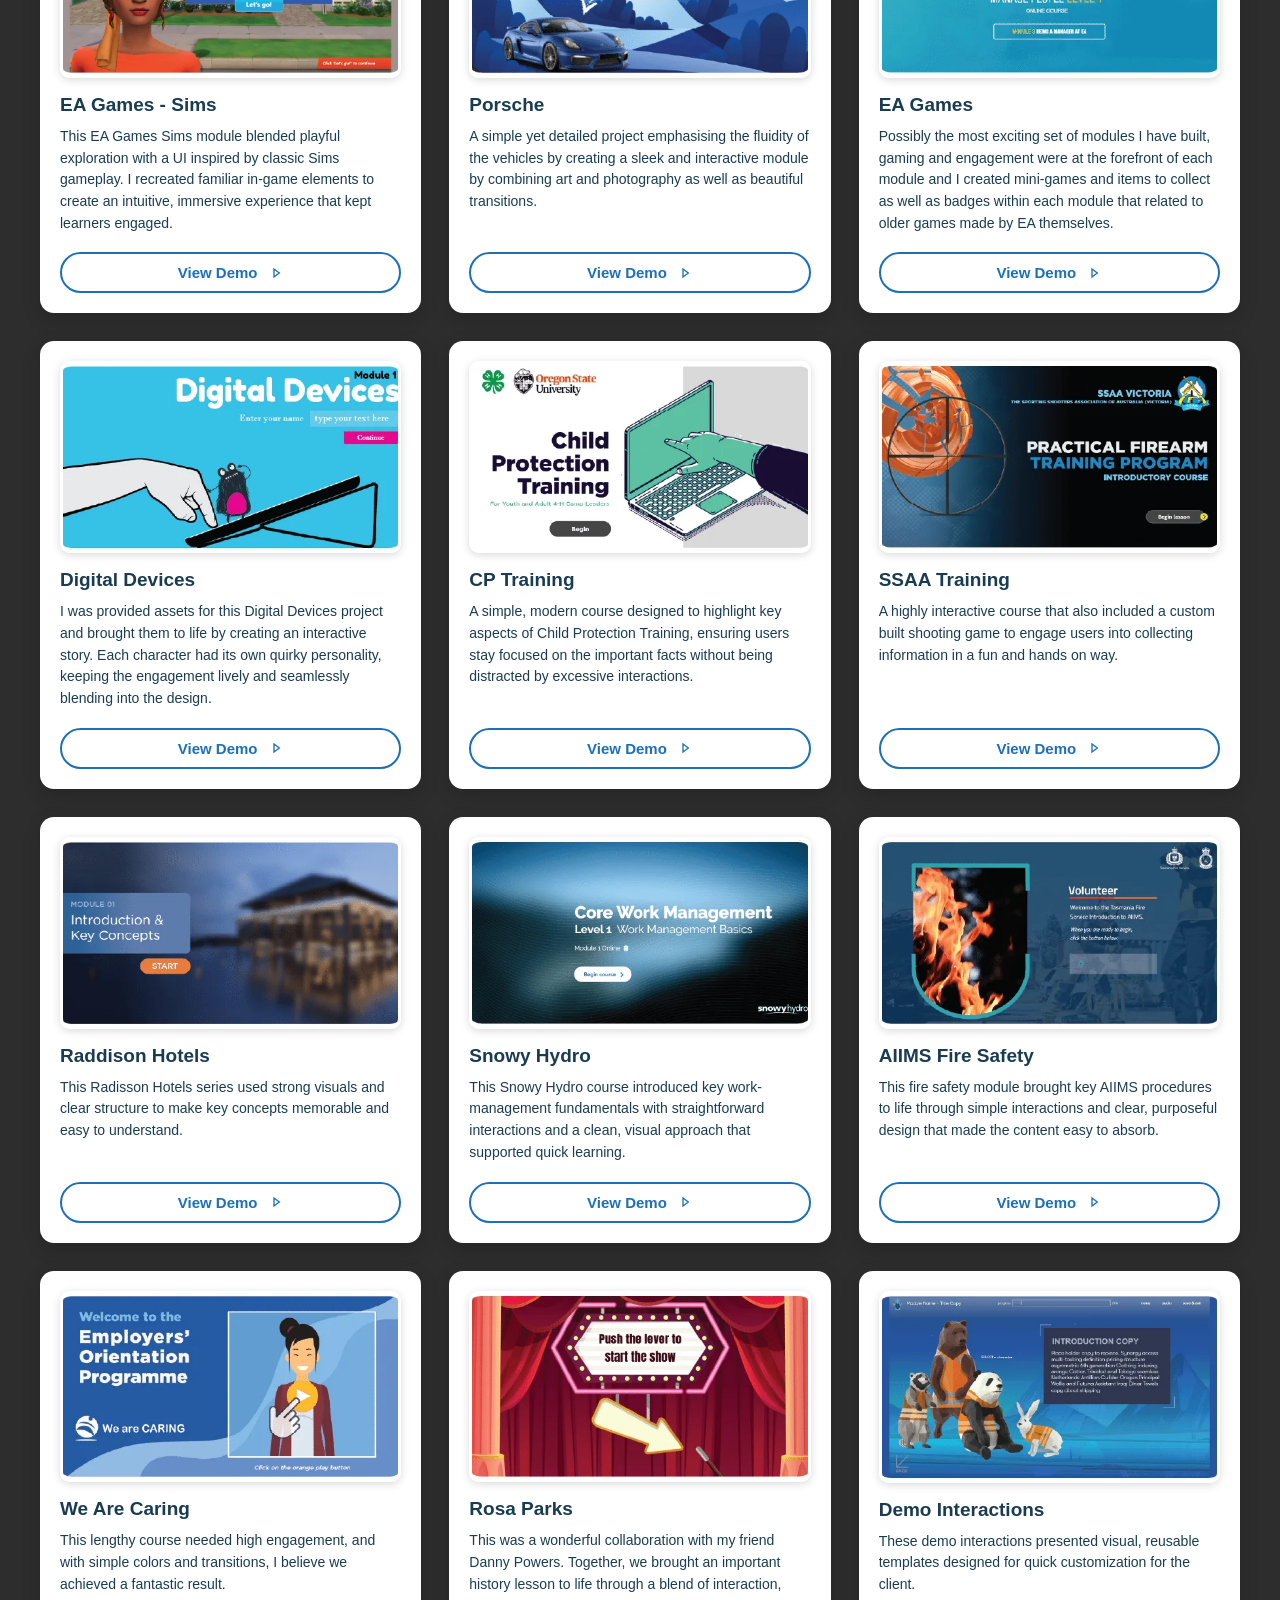
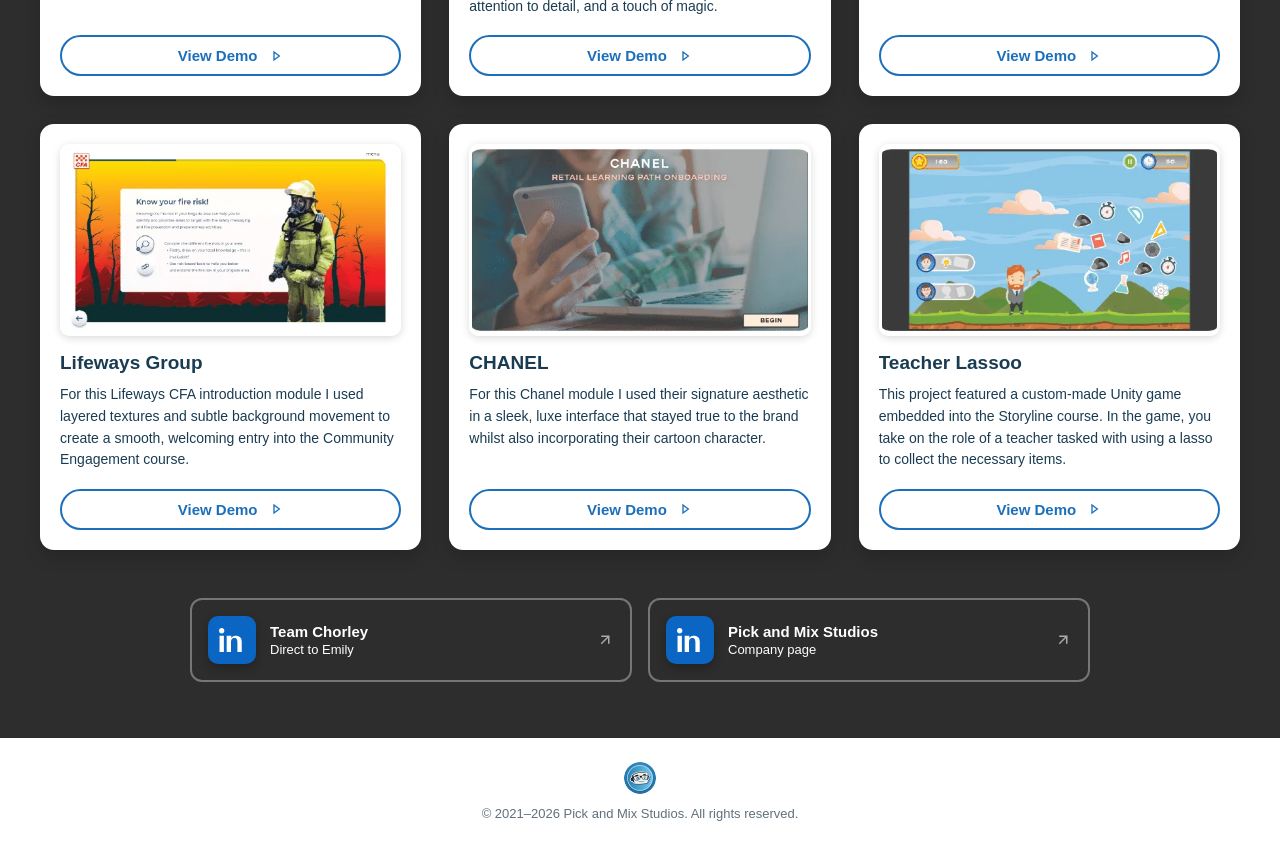
==== commit 6ebc7cbb: "Robot logo: use the darker blue Tiny Bytes version everywhere (logo, favicon, touch icon) Co-Authore" ====
--- a/examples/index.html
+++ b/examples/index.html
@@ -6,7 +6,7 @@
 <meta name="robots" content="noindex, nofollow">
 <title>Examples | Pick and Mix Studios</title>
 <meta name="description" content="A showcase of paid instructional design projects by Pick and Mix Studios, spanning e-learning modules, training programs, and interactive demos for clients including NSW RFS, EA Games, Porsche, Nissan, and CHANEL.">
-<link rel="icon" href="../assets/img/robot-favicon.png" type="image/png">
+<link rel="icon" href="../assets/img/robot-favicon.png?v=2" type="image/png">
 <style>
 /* ==========================================================================
    Pick and Mix Studios — shared site stylesheet
@@ -1164,7 +1164,7 @@
 <header class="tc-header-wrap">
   <div class="tc-header">
     <a href="https://pickandmixstudios.com/" class="tc-logo">
-      <img src="../assets/img/robot-logo.webp" alt="Pick and Mix Studios home" width="512" height="512">
+      <img src="../assets/img/robot-logo.webp?v=2" alt="Pick and Mix Studios home" width="512" height="512">
     </a>
   </div>
 </header>
@@ -1503,7 +1503,7 @@
 </main>
 
 <footer class="tc-footer">
-  <img src="../assets/img/robot-logo.webp" alt="" width="512" height="512" loading="lazy">
+  <img src="../assets/img/robot-logo.webp?v=2" alt="" width="512" height="512" loading="lazy">
   <p>&copy; 2021&ndash;2026 Pick and Mix Studios. All rights reserved.</p>
 </footer>
 
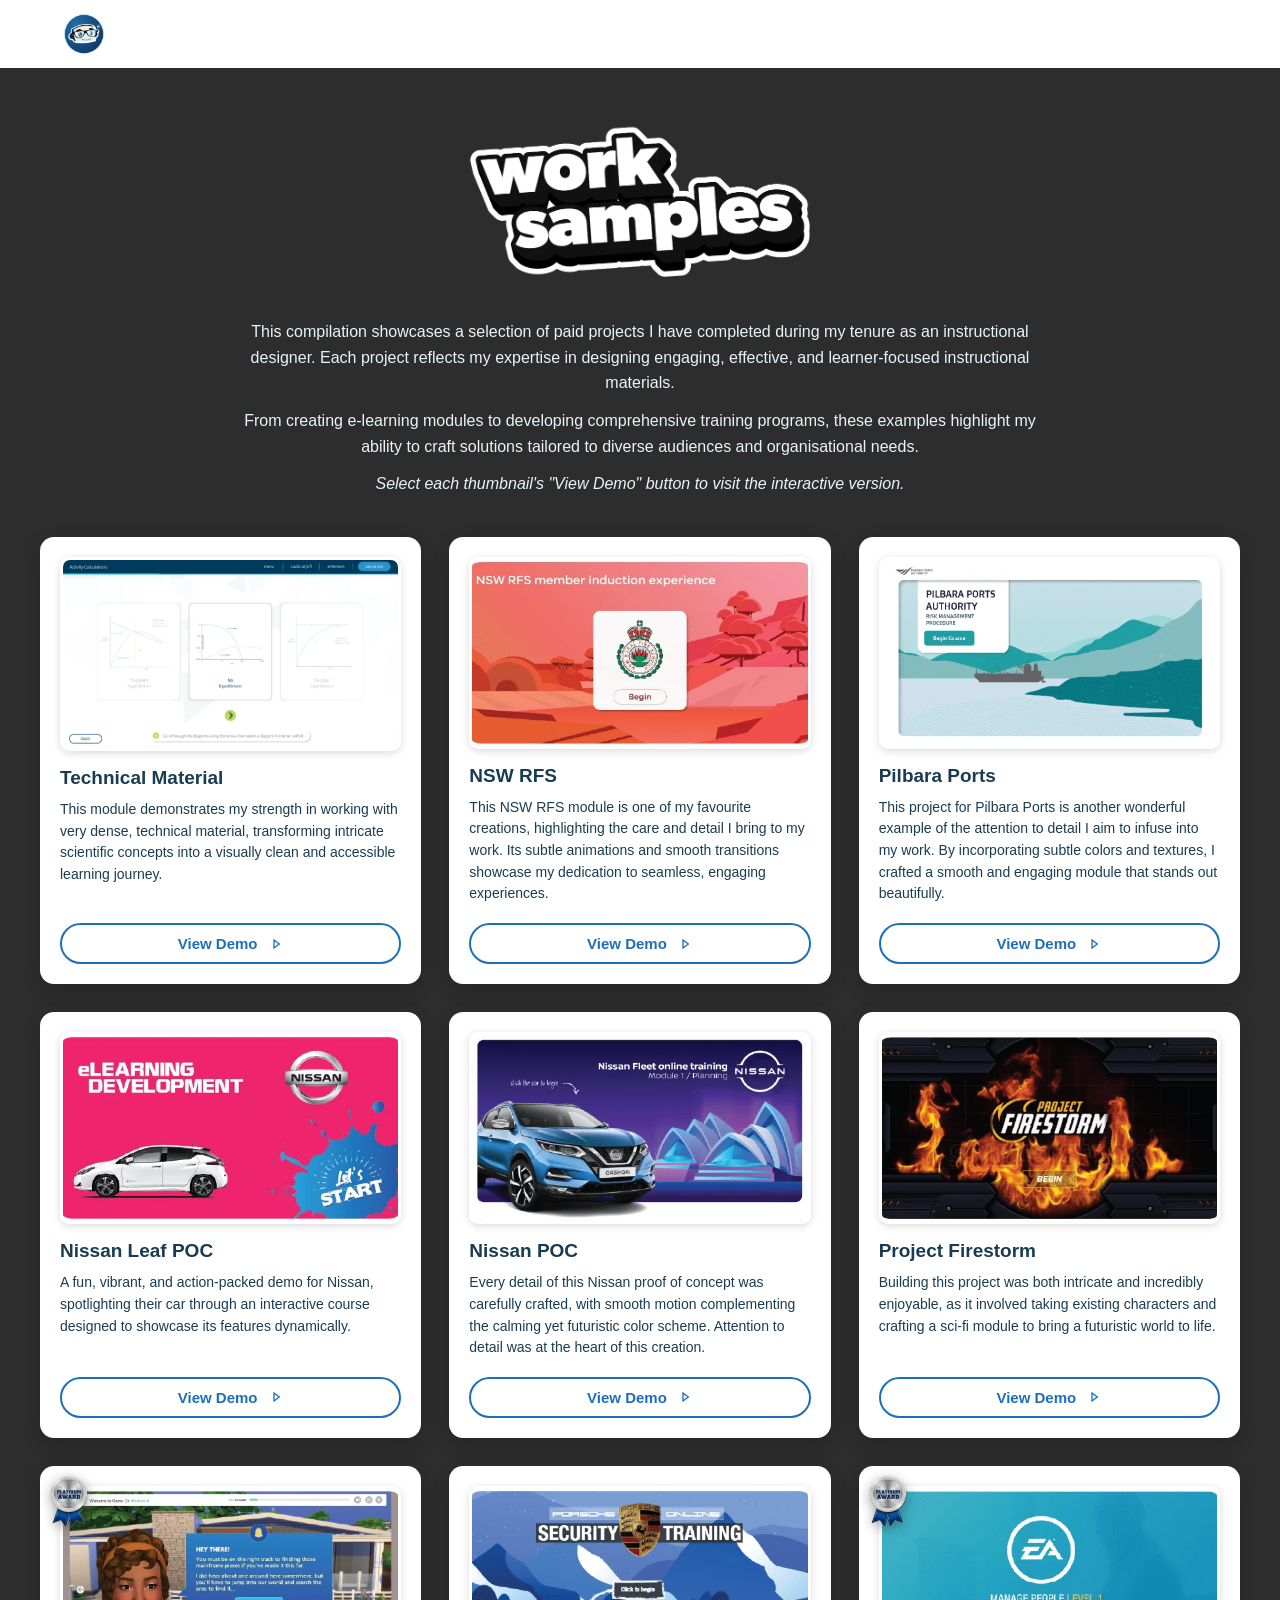
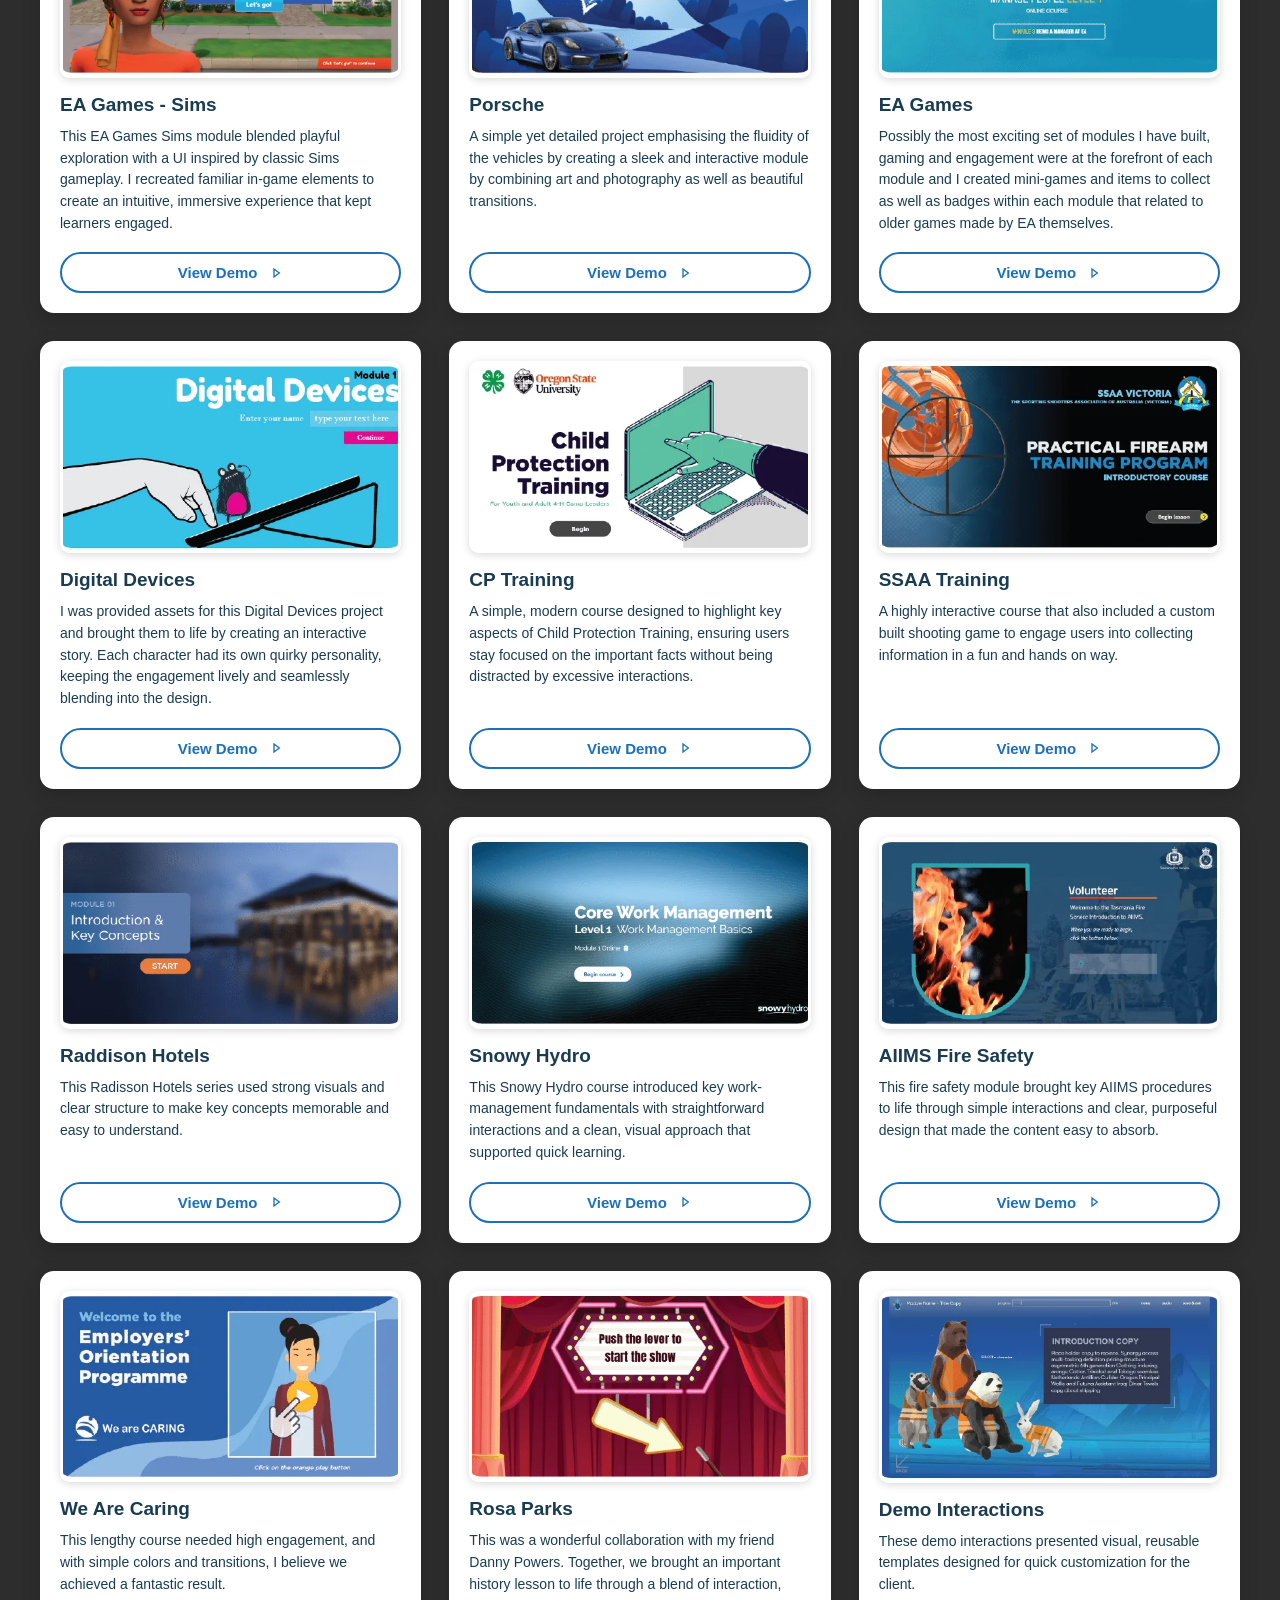
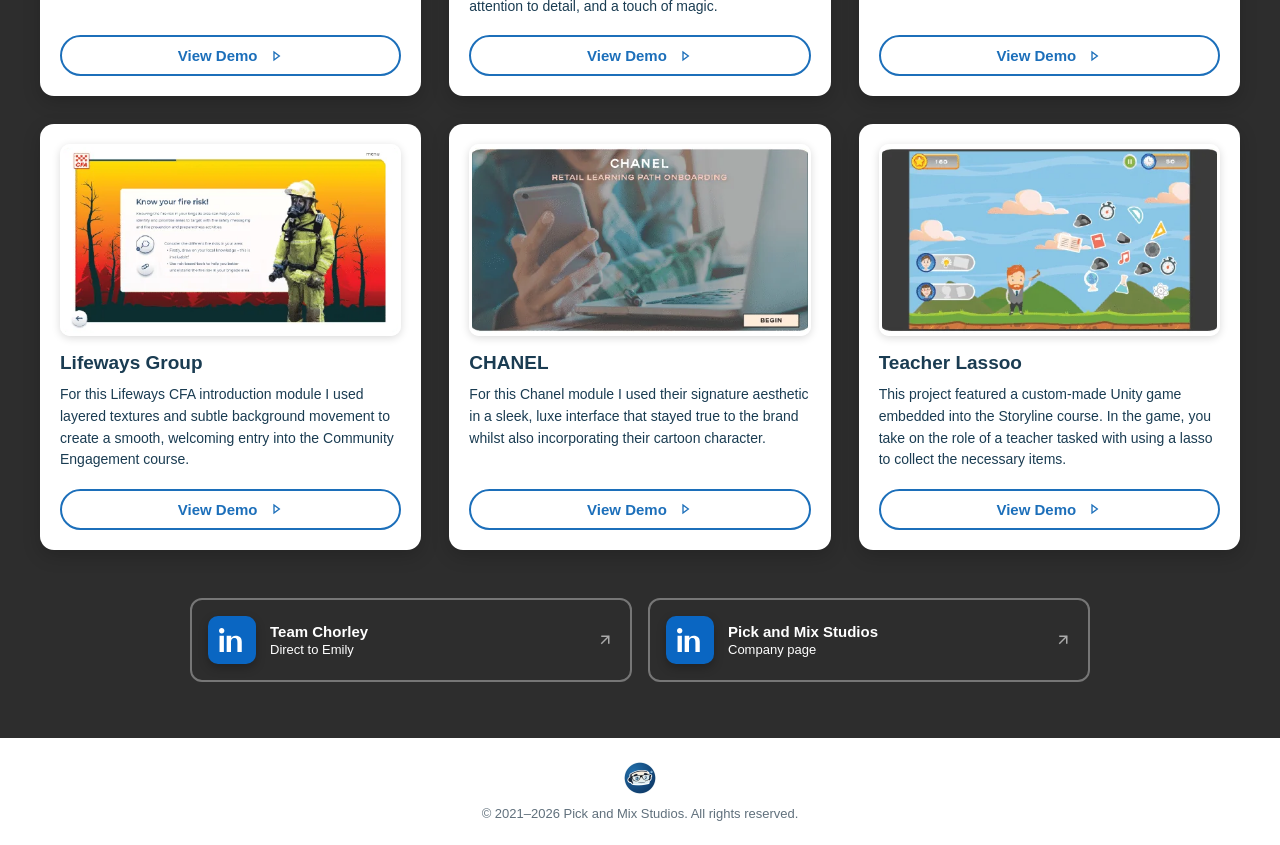
==== commit 497be372: "Clearer sticker sweets, green played scores, pick & mix shop whack-a-gummy, darker logo background C" ====
--- a/examples/index.html
+++ b/examples/index.html
@@ -6,7 +6,7 @@
 <meta name="robots" content="noindex, nofollow">
 <title>Examples | Pick and Mix Studios</title>
 <meta name="description" content="A showcase of paid instructional design projects by Pick and Mix Studios, spanning e-learning modules, training programs, and interactive demos for clients including NSW RFS, EA Games, Porsche, Nissan, and CHANEL.">
-<link rel="icon" href="../assets/img/robot-favicon.png?v=2" type="image/png">
+<link rel="icon" href="../assets/img/robot-favicon.png?v=3" type="image/png">
 <style>
 /* ==========================================================================
    Pick and Mix Studios — shared site stylesheet
@@ -1164,7 +1164,7 @@
 <header class="tc-header-wrap">
   <div class="tc-header">
     <a href="https://pickandmixstudios.com/" class="tc-logo">
-      <img src="../assets/img/robot-logo.webp?v=2" alt="Pick and Mix Studios home" width="512" height="512">
+      <img src="../assets/img/robot-logo.webp?v=3" alt="Pick and Mix Studios home" width="512" height="512">
     </a>
   </div>
 </header>
@@ -1503,7 +1503,7 @@
 </main>
 
 <footer class="tc-footer">
-  <img src="../assets/img/robot-logo.webp?v=2" alt="" width="512" height="512" loading="lazy">
+  <img src="../assets/img/robot-logo.webp?v=3" alt="" width="512" height="512" loading="lazy">
   <p>&copy; 2021&ndash;2026 Pick and Mix Studios. All rights reserved.</p>
 </footer>
 
